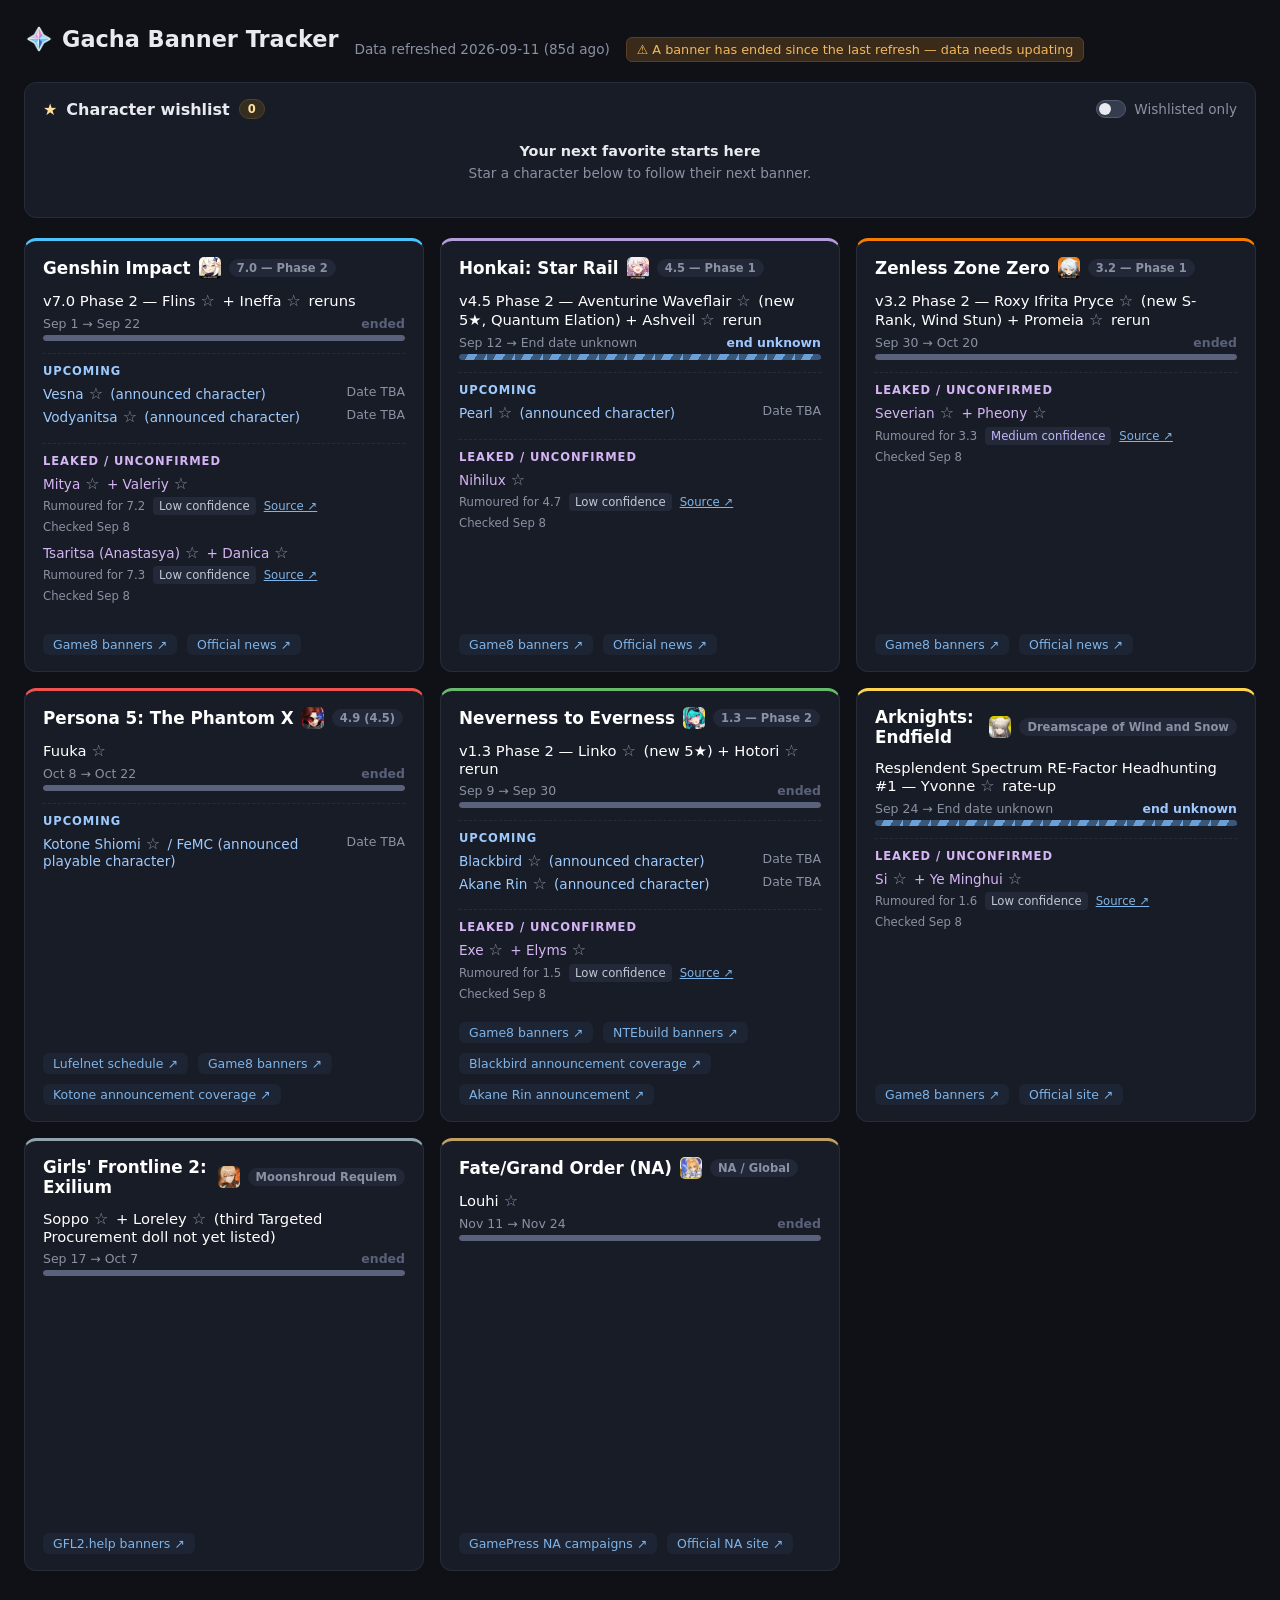
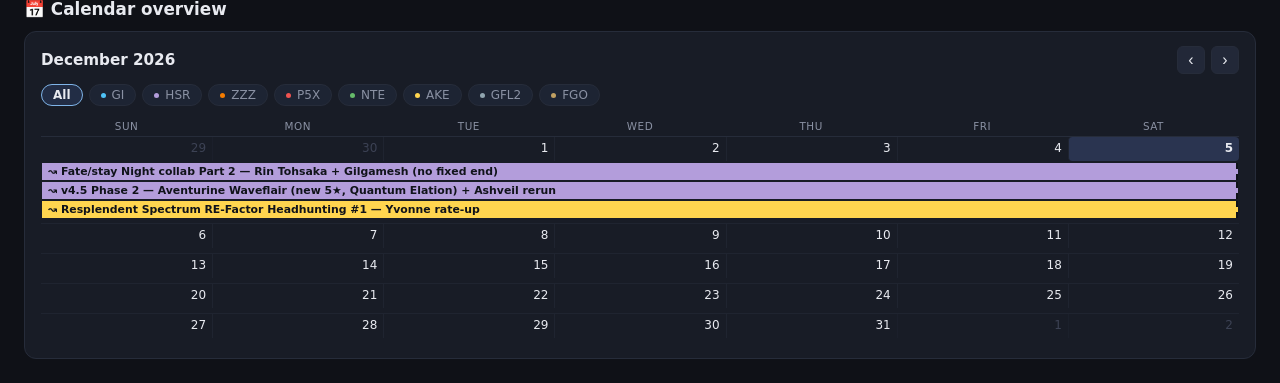
==== index.html @ 8491270e "Refine character wishlist layout" ====
<!DOCTYPE html>
<html lang="en">
<head>
<meta charset="UTF-8">
<meta name="viewport" content="width=device-width, initial-scale=1.0">
<title>Gacha Banner Tracker</title>
<link rel="icon" type="image/png" sizes="64x64" href="assets/primogem-favicon.png">
<script defer src="https://cloud.umami.is/script.js" data-website-id="9a27ab70-b7f9-4a97-ad02-49ae5259eb6a"></script>
<style>
  :root {
    --bg: #0f1117;
    --card: #181c26;
    --card-border: #262c3a;
    --text: #e8eaf0;
    --muted: #8a91a3;
    --green: #4caf7d;
    --amber: #e0a93e;
    --red: #e05c5c;
    --gray: #5a617a;
    --current-text: #ffffff;
    --upcoming-text: #9ecbff;
    --leaked-text: #d5b5f5;
  }
  * { box-sizing: border-box; margin: 0; padding: 0; }
  body {
    background: var(--bg);
    color: var(--text);
    font-family: "Segoe UI", system-ui, sans-serif;
    padding: 24px;
    min-height: 100vh;
  }
  header {
    display: flex; align-items: baseline; gap: 16px; flex-wrap: wrap;
    margin-bottom: 20px;
  }
  h1 { font-size: 1.4rem; font-weight: 600; }
  .site-title { display: flex; align-items: center; gap: 8px; }
  .site-title-icon { width: 30px; height: 30px; object-fit: contain; flex: none; }
  .updated { color: var(--muted); font-size: 0.85rem; }
  .stale-warn {
    background: #3a2a1a; color: #f0b860; border: 1px solid #5a4020;
    padding: 4px 10px; border-radius: 6px; font-size: 0.8rem;
  }
  .grid {
    display: grid;
    grid-template-columns: repeat(auto-fill, minmax(360px, 1fr));
    grid-auto-rows: 1fr;
    gap: 16px;
  }
  .card {
    background: var(--card);
    border: 1px solid var(--card-border);
    border-radius: 12px;
    padding: 16px 18px;
    border-top: 3px solid var(--accent, var(--gray));
    display: flex;
    flex-direction: column;
  }
  .card h2 { font-size: 1.05rem; font-weight: 700; color: #ffffff; display: flex; align-items: center; gap: 8px; }
  .gicon { width: 22px; height: 22px; border-radius: 5px; flex: none; }
  .ver {
    font-size: 0.72rem; color: var(--muted); background: #222838;
    padding: 2px 8px; border-radius: 10px; white-space: nowrap;
  }
  .banner { margin-top: 12px; }
  .banner-title { font-size: 0.92rem; margin-bottom: 6px; color: var(--current-text); }
  .meta { display: flex; justify-content: space-between; font-size: 0.78rem; color: var(--muted); margin-bottom: 4px; }
  .days { font-weight: 700; }
  .days.ok { color: var(--green); }
  .days.soon { color: var(--amber); }
  .days.urgent { color: var(--red); }
  .days.ended { color: var(--gray); }
  .days.upcoming { color: #7fb4e8; }
  .days.unknown { color: #9ec7ff; }
  .bar { height: 6px; background: #232938; border-radius: 3px; overflow: hidden; }
  .bar-fill { height: 100%; border-radius: 3px; transition: width 0.3s; }
  .bar-fill.unknown {
    width: 100%;
    background: repeating-linear-gradient(120deg, #385779 0 8px, #6b9fd5 8px 16px);
    background-size: 28px 100%;
    animation: unknown-slide 1.4s linear infinite;
  }
  @keyframes unknown-slide { to { background-position: 28px 0; } }
  @media (prefers-reduced-motion: reduce) { .bar-fill.unknown { animation: none; } }
  .upcoming { margin-top: 12px; padding-top: 10px; border-top: 1px dashed var(--card-border); }
  .upcoming h3 { font-size: 0.72rem; text-transform: uppercase; letter-spacing: 0.08em; color: var(--upcoming-text); margin-bottom: 6px; }
  .upcoming li {
    list-style: none; font-size: 0.85rem; margin-bottom: 4px;
    display: flex; justify-content: space-between; gap: 10px; color: var(--upcoming-text);
  }
  .upcoming .when { color: var(--muted); font-size: 0.78rem; white-space: nowrap; }
  .leaks { margin-top: 12px; padding-top: 10px; border-top: 1px dashed var(--card-border); }
  .leaks h3 { font-size: 0.72rem; text-transform: uppercase; letter-spacing: 0.08em; color: var(--leaked-text); margin-bottom: 6px; }
  .leaks li { list-style: none; font-size: 0.85rem; margin-bottom: 9px; color: var(--leaked-text); }
  .leak-meta { display: flex; flex-wrap: wrap; align-items: center; gap: 5px 8px; margin-top: 4px; font-size: 0.73rem; color: var(--muted); }
  .leak-meta a { color: #7fb4e8; }
  .confidence { padding: 2px 6px; border-radius: 4px; background: #232938; }
  .confidence.medium { color: #c4b5fd; }
  .confidence.low { color: #c2c8d2; }
  .confidence.high { color: #93c5fd; }
  .check {
    margin-top: 12px; padding: 10px; background: #2a2030; border: 1px solid #4a3050;
    border-radius: 8px; font-size: 0.85rem; color: #d8a0e8;
  }
  .links { margin-top: auto; padding-top: 12px; display: flex; gap: 10px; flex-wrap: wrap; }
  .links a {
    font-size: 0.78rem; color: #7fb4e8; text-decoration: none;
    background: #1d2433; padding: 3px 10px; border-radius: 6px;
  }
  .links a:hover { background: #243048; }
  .ending-badge {
    font-size: 0.68rem; background: #4a2222; color: #f08080;
    padding: 2px 8px; border-radius: 10px; font-weight: 600;
  }
  .new-badge {
    font-size: 0.68rem; background: #1d3a2a; color: #6fe0a0;
    padding: 2px 8px; border-radius: 10px; font-weight: 600;
  }
  .calendar-section { margin-top: 28px; }
  .calendar-section > h2 {
    font-size: 1.05rem; font-weight: 600; margin-bottom: 12px;
  }
  .cal-card {
    background: var(--card);
    border: 1px solid var(--card-border);
    border-radius: 12px;
    padding: 14px 16px;
  }
  .cal-header { display: flex; align-items: center; justify-content: space-between; margin-bottom: 10px; }
  .cal-header h3 { font-size: 0.95rem; font-weight: 600; }
  .cal-nav { display: flex; gap: 6px; }
  .cal-nav button {
    width: 28px; height: 28px; border-radius: 6px; cursor: pointer;
    background: #222838; border: 1px solid var(--card-border); color: var(--text);
    font-size: 1rem; line-height: 1;
  }
  .cal-nav button:hover { background: #2c3550; }
  .cal-filters { display: flex; gap: 6px; flex-wrap: wrap; margin-bottom: 10px; }
  .cal-filter {
    display: flex; align-items: center; gap: 6px;
    font-size: 0.75rem; font-family: inherit; color: var(--muted); cursor: pointer;
    background: #1d2433; border: 1px solid var(--card-border); border-radius: 14px;
    padding: 3px 11px;
  }
  .cal-filter:hover { background: #243048; color: var(--text); }
  .cal-filter.active {
    background: #222d45; color: var(--text); font-weight: 600;
    border-color: var(--chip, #7fb4e8);
  }
  .cal-dows, .cal-week { display: grid; grid-template-columns: repeat(7, 1fr); }
  .cal-dow {
    font-size: 0.65rem; text-transform: uppercase; letter-spacing: 0.05em;
    color: var(--muted); text-align: center; padding: 4px 0;
    border-bottom: 1px solid var(--card-border);
  }
  .cal-week { border-bottom: 1px solid #1f2430; padding-bottom: 5px; align-content: start; }
  .cal-week:last-child { border-bottom: none; padding-bottom: 0; }
  .cal-daynum {
    grid-row: 1; text-align: right; font-size: 0.75rem;
    padding: 4px 6px 3px; min-height: 24px;
    border-left: 1px solid #1f2430;
  }
  .cal-daynum:first-child { border-left: none; }
  .cal-daynum.other { color: var(--gray); opacity: 0.55; }
  .cal-daynum.today { background: #2a3450; border-radius: 4px; font-weight: 700; }
  .cal-bar {
    height: 17px; line-height: 17px; margin: 2px 1px 0;
    padding: 0 6px; font-size: 0.68rem; font-weight: 600;
    white-space: nowrap; overflow: hidden; text-overflow: ellipsis;
    cursor: default;
  }
  .cal-bar.starts { border-top-left-radius: 4px; border-bottom-left-radius: 4px; }
  .cal-bar.ends { border-top-right-radius: 4px; border-bottom-right-radius: 4px; }
  .cal-bar.unknown-end {
    border-right: 2px dashed currentColor;
    background-image: repeating-linear-gradient(120deg, transparent 0 7px, rgba(255,255,255,0.25) 7px 12px);
  }
  .cal-dot { width: 5px; height: 5px; border-radius: 50%; flex: none; }
  #cal-tooltip {
    position: fixed; z-index: 10; display: none;
    background: #1d2433; border: 1px solid #3a4258; border-radius: 8px;
    padding: 8px 10px; font-size: 0.78rem; max-width: 280px;
    box-shadow: 0 4px 16px rgba(0,0,0,0.5); pointer-events: none;
  }
  #cal-tooltip .tt-date { color: var(--muted); font-size: 0.7rem; margin-bottom: 5px; }
  #cal-tooltip .tt-row {
    display: flex; align-items: baseline; gap: 6px; margin-top: 3px;
  }
  #cal-tooltip .tt-row .cal-dot { position: relative; top: -1px; }
</style>
<style>
  .wishlist-panel { background: var(--card); border: 1px solid var(--card-border); border-radius: 12px; padding: 16px 18px; margin-bottom: 20px; }
  .wishlist-panel h2 { font-size: 1rem; margin-bottom: 8px; }
  .wishlist-panel p, .wishlist-panel label { font-size: .85rem; color: var(--muted); }
  .wish-group { margin: 10px 0; }

  .wish-header { display: flex; align-items: center; justify-content: space-between; flex-wrap: wrap; gap: 12px; }
  .wish-header h2 { display: flex; align-items: center; gap: 9px; margin: 0; }
  .wish-heading-star { color: #ffe09a; }
  #wish-count { color: #ffe09a; background: #342d20; border: 1px solid #51432a; border-radius: 20px; padding: 2px 8px; font-size: .72rem; }
  .wish-filter { display: inline-flex; align-items: center; gap: 8px; cursor: pointer; }
  .wish-filter input { appearance: none; position: relative; width: 30px; height: 18px; background: #343c4e; border: 1px solid #505b70; border-radius: 20px; cursor: pointer; }
  .wish-filter input::after { content: ''; position: absolute; width: 12px; height: 12px; top: 2px; left: 2px; background: #e8eaf0; border-radius: 50%; }
  .wish-filter input:checked { background: #80642e; border-color: #cfa34c; }
  .wish-filter input:checked::after { left: 14px; background: #ffe09a; }
  .wish-empty-state { padding: 24px 12px 12px; text-align: center; }
  .wish-empty-state strong { display: block; color: var(--text); margin-bottom: 6px; font-size: .9rem; }
  .wish-tabs { display: flex; gap: 5px; margin-top: 12px; padding: 3px; width: fit-content; max-width: 100%; overflow-x: auto; background: #131822; border: 1px solid #252c3a; border-radius: 9px; }
  .wish-tab { display: inline-flex; align-items: center; gap: 6px; border: 0; border-radius: 6px; padding: 5px 10px; white-space: nowrap; background: transparent; color: var(--muted); font: inherit; font-size: .75rem; cursor: pointer; }
  .wish-tab:hover { color: var(--text); background: #202736; }
  .wish-tab[aria-selected="true"] { color: var(--text); background: #2a3243; box-shadow: 0 1px 4px #0005; }
  .wish-tab[data-wish-tab="live"][aria-selected="true"] { color: #82edb5; }
  .wish-tab[data-wish-tab="soon"][aria-selected="true"] { color: #a9d1ff; }
  .wish-tab-count { min-width: 18px; padding: 1px 5px; border-radius: 9px; background: #171c26; color: currentColor; text-align: center; font-size: .65rem; }
  .wish-tab:focus-visible { outline: 2px solid #fff; outline-offset: 2px; }
  .wish-tab-empty { margin: 13px 3px 2px; color: var(--muted); font-size: .78rem; }
  .wish-clusters { display: flex; flex-wrap: wrap; gap: 8px; margin-top: 12px; }
  .wish-cluster { display: inline-flex; align-items: center; flex-wrap: wrap; gap: 6px; min-width: 0; padding: 5px 6px; border: 1px solid #2d3545; border-left: 2px solid var(--accent, #5a617a); border-radius: 9px; background: #141923; }
  .wish-cluster-game { display: inline-flex; align-items: center; gap: 6px; padding: 0 4px 0 1px; color: #b4bbca; font-size: .7rem; font-weight: 700; letter-spacing: .03em; }
  .wish-cluster-game img { width: 20px; height: 20px; border-radius: 5px; }
  .wish-cluster-list { display: flex; flex-wrap: wrap; gap: 5px; padding: 0; list-style: none; }
  .wish-chip { position: relative; display: inline-flex; align-items: center; gap: 5px; max-width: 100%; padding: 3px 7px 3px 3px; border: 1px solid #343d4f; border-radius: 16px; background: linear-gradient(135deg, #252938, #1b202c); box-shadow: inset 0 1px rgba(255,255,255,.04); }
  .wish-chip:hover, .wish-chip:focus-within { border-color: var(--accent, #ffe09a); box-shadow: 0 0 12px color-mix(in srgb, var(--accent, #ffe09a) 18%, transparent); }
  .wish-chip-name { min-width: 0; overflow-wrap: anywhere; font-size: .78rem; font-weight: 600; }
  .wish-chip > .wish-star { flex: none; margin: 0; padding: 3px 5px; border-radius: 50%; }
  .wish-chip-status { flex: none; font-size: .62rem; line-height: 1.35; padding: 1px 5px; border-radius: 9px; color: #b4bbca; background: #2a303e; }
  @media (max-width: 440px) { .wish-cluster { width: 100%; } }
  .wish-chip-status.live { color: #82edb5; background: #1c3c30; }
  .wish-chip-status.scheduled { color: #a9d1ff; background: #243950; }
  .wish-character { display: inline; }
  .wish-star { border: 0; border-radius: 4px; background: transparent; color: var(--muted); padding: 0 3px; margin-left: 2px; font: inherit; font-size: 1rem; line-height: 1.2; cursor: pointer; vertical-align: baseline; }
  .wish-star[aria-pressed="true"] { color: #ffe09a; }
  .wish-star:hover { color: #ffe09a; background: #382d1a; }
  .wish-star:focus-visible, #wish-only:focus-visible { outline: 2px solid #fff; outline-offset: 3px; }
  .cal-bar.wish-match { box-shadow: inset 3px 0 var(--amber); padding-left: 8px; }
  .cal-bar.wish-match { outline: 2px solid #ffe09a; outline-offset: -2px; }
  #wish-status { margin-top: 8px; color: #f0b860; }
  #wish-empty { padding: 16px 0; color: var(--muted); }
  [hidden] { display: none !important; }
  @media (max-width: 440px) { body { padding: 12px; } .grid { grid-template-columns: minmax(0, 1fr); } .card h2 { flex-wrap: wrap; } }
</style>
</head>
<body>
<header>
  <h1 class="site-title"><img class="site-title-icon" src="assets/primogem.png" alt="">Gacha Banner Tracker</h1>
  <span class="updated" id="updated"></span>
  <span class="stale-warn" id="stale" style="display:none"></span>
</header>
<section class="wishlist-panel" aria-labelledby="wish-heading">
  <div class="wish-header">
    <h2 id="wish-heading"><span class="wish-heading-star" aria-hidden="true">★</span> Character wishlist <span id="wish-count"></span></h2>
    <label class="wish-filter" title="Filter game cards and calendar to wishlisted characters"><input id="wish-only" type="checkbox" aria-label="Wishlisted only — cards and calendar"> Wishlisted only</label>
  </div>
  <div id="wish-list"></div>
  <p id="wish-status" role="status"></p>
</section>
<p id="wish-empty" hidden>No matching game cards. Star a character or turn off “Wishlisted only”.</p>
<div class="grid" id="grid"></div>

<section class="calendar-section">
  <h2>📅 Calendar overview</h2>
  <div class="cal-card">
    <div class="cal-header">
      <h3 id="cal-title"></h3>
      <div class="cal-nav">
        <button id="cal-prev" aria-label="Previous month">‹</button>
        <button id="cal-next" aria-label="Next month">›</button>
      </div>
    </div>
    <div class="cal-filters" id="cal-filters"></div>
    <div class="cal-dows">
      <div class="cal-dow">Sun</div><div class="cal-dow">Mon</div><div class="cal-dow">Tue</div>
      <div class="cal-dow">Wed</div><div class="cal-dow">Thu</div><div class="cal-dow">Fri</div>
      <div class="cal-dow">Sat</div>
    </div>
    <div id="cal-weeks"></div>
  </div>
</section>
<div id="cal-tooltip"></div>

<!-- Load data.js with a unique query so HTTP-served pages never show stale data (no-op on file://) -->
<script>document.write('<script src="data.js?v=' + Date.now() + '"><\/script>')</script>
<script src="wishlist.js"></script>
<script>
(function () {
  const data = window.GACHA_DATA;
  const now = new Date();
  const DAY = 86400000;
  const parse = s => new Date(s + "T00:00:00");
  const fmt = s => parse(s).toLocaleDateString(undefined, { month: "short", day: "numeric" });
  const wishlist = window.GachaWishlist.create({
    getItem: key => window.localStorage.getItem(key),
    setItem: (key, value) => window.localStorage.setItem(key, value)
  });
  let wishlistTab = 'live';
  const esc = value => String(value).replace(/[&<>"']/g, c => ({ '&': '&amp;', '<': '&lt;', '>': '&gt;', '"': '&quot;', "'": '&#39;' }[c]));
  const allEntries = g => [...(g.banners || []), ...(g.upcoming || []), ...(g.leaks || [])];
  const wishAttrs = entry => `data-wish-ids="${esc((entry.characterIds || []).join(' '))}"`;
  const wishStar = (g, id) => {
    const name = esc(g.characters?.[id] || id);
    return `<button type="button" class="wish-star" data-wish-id="${esc(id)}" data-name="${name}" aria-label="Add ${name} to wishlist" title="Add ${name} to wishlist" aria-pressed="false">☆</button>`;
  };
  const wishName = (g, id) => `<span class="wish-character">${esc(g.characters?.[id] || id)}${wishStar(g, id)}</span>`;
  // IDs define identity; name matching only places controls inside the display title.
  const wishTitle = (g, entry) => {
    const title = entry.title;
    const matches = (entry.characterIds || []).map(id => ({ id, name: g.characters?.[id] }))
      .map(item => ({ ...item, index: item.name ? title.indexOf(item.name) : -1 }))
      .sort((a, b) => a.index - b.index || b.name?.length - a.name?.length);
    let result = '', cursor = 0;
    const remaining = [];
    for (const item of matches) {
      if (item.index < cursor) { remaining.push(item.id); continue; }
      result += esc(title.slice(cursor, item.index)) + wishName(g, item.id);
      cursor = item.index + item.name.length;
    }
    return result + esc(title.slice(cursor)) + remaining.map(id => ' · ' + wishName(g, id)).join('');
  };

  // Pick the single banner a card should show right now. A null/missing end is a
  // genuine unknown end, not a one-day duration. Every dated upcoming entry is a
  // candidate, so it is promoted as soon as its start date arrives even when it
  // has no endDate. Prefer active banners, then the most recently ended banner,
  // then the earliest future banner.
  const pickBanner = g => {
    const cands = [];
    for (const b of (g.banners || [])) cands.push({ ...b, title: b.title, start: b.start, end: b.end ?? null });
    for (const u of (g.upcoming || [])) {
      if (u.date) cands.push({ ...u, title: u.title, start: u.date, end: u.endDate ?? null, approx: u.approx });
    }
    if (!cands.length) return null;
    const t = cands.map(c => ({
      ...c,
      s: parse(c.start),
      e: c.end ? new Date(parse(c.end).getTime() + DAY) : null
    }));
    const active = t.filter(c => c.s <= now && (!c.e || now < c.e)).sort((a, b) => b.s - a.s);
    if (active.length) return active[0];
    const ended = t.filter(c => c.e && c.e <= now).sort((a, b) => b.s - a.s);
    if (ended.length) return ended[0];
    return t.sort((a, b) => a.s - b.s)[0];
  };

  // Header: last-updated + staleness
  const updatedEl = document.getElementById("updated");
  const lastUpd = parse(data.lastUpdated);
  const updAge = Math.floor((now - lastUpd) / DAY);
  updatedEl.textContent = "Data refreshed " + data.lastUpdated + (updAge > 0 ? ` (${updAge}d ago)` : " (today)");

  // Warn only when the banner actually on display has ended (a real gap with no
  // started successor) — auto-advanced cards don't need a "data stale" nudge.
  const anyEnded = data.games.some(g => {
    const p = pickBanner(g);
    return p?.end && new Date(parse(p.end).getTime() + DAY) <= now;
  });
  if (updAge > 10 || anyEnded) {
    const stale = document.getElementById("stale");
    stale.style.display = "";
    stale.textContent = anyEnded
      ? "⚠ A banner has ended since the last refresh — data needs updating"
      : "⚠ Data is " + updAge + " days old — consider refreshing";
  }

  const grid = document.getElementById("grid");
  for (const g of data.games) {
    const card = document.createElement("div");
    card.className = "card";
    card.style.setProperty("--accent", g.accent || "#5a617a");

    const icon = g.icon ? `<img class="gicon" src="${g.icon}" alt="" onerror="this.remove()">` : "";
    let html = `<h2>${g.name} ${icon}<span class="ver">${g.version || ""}</span></h2>`;

    const pb = pickBanner(g);
    if (pb) {
      const start = parse(pb.start);
      const endKnown = Boolean(pb.end);
      const endOfDay = endKnown ? new Date(parse(pb.end).getTime() + DAY) : null;
      const daysLeft = endKnown ? Math.ceil((endOfDay - now) / DAY) : null;
      const total = endKnown ? endOfDay - start : null;
      const pct = endKnown ? Math.min(100, Math.max(0, ((now - start) / total) * 100)) : 100;

      let cls = endKnown ? "ok" : "unknown";
      let label = endKnown ? daysLeft + "d left" : "end unknown";
      let badge = "";
      if (now < start) { cls = "upcoming"; label = "starts in " + Math.ceil((start - now) / DAY) + "d"; }
      else if (endKnown && daysLeft <= 0) { cls = "ended"; label = "ended"; }
      else if (endKnown && daysLeft <= 3) { cls = "urgent"; label = daysLeft + "d left"; badge = `<span class="ending-badge">ENDING SOON</span>`; }
      else if (endKnown && daysLeft <= 7) { cls = "soon"; }
      const isNew = now >= start && (now - start) / DAY <= 3 && (!endKnown || daysLeft > 0);
      if (isNew) badge += ` <span class="new-badge">NEW</span>`;

      const barColor = cls === "urgent" ? "var(--red)" : cls === "soon" ? "var(--amber)" : cls === "ended" ? "var(--gray)" : cls === "upcoming" ? "#7fb4e8" : "var(--green)";
      const dateRange = endKnown ? `${fmt(pb.start)} → ${fmt(pb.end)}` : `${fmt(pb.start)} → End date unknown`;
      const barFill = endKnown
        ? `<div class="bar-fill" style="width:${pct}%;background:${barColor}"></div>`
        : `<div class="bar-fill unknown"></div>`;
      html += `
        <div class="banner" ${wishAttrs(pb)}>
          <div class="banner-title">${wishTitle(g, pb)} ${badge}</div>
          <div class="meta">
            <span>${dateRange}</span>
            <span class="days ${cls}">${label}</span>
          </div>
          <div class="bar">${barFill}</div>
        </div>`;
    }

    if (g.needsCheck) {
      html += `<div class="check">🔍 No tracked banner data — check manually via the links below.</div>`;
    }

    // Announced entries without dates stay here until a start date is confirmed.
    // Dated entries move to the bar above once their start date arrives.
    const futureUp = (g.upcoming || []).filter(u => !u.date || parse(u.date) > now);
    if (futureUp.length) {
      html += `<div class="upcoming"><h3>Upcoming</h3><ul>`;
      for (const u of futureUp) {
        const inDays = u.date ? Math.ceil((parse(u.date) - now) / DAY) : null;
        const when = u.date
          ? (u.approx ? "~" : "") + fmt(u.date) + (inDays > 0 ? ` (in ${inDays}d)` : "")
          : "Date TBA";
        html += `<li ${wishAttrs(u)}><span>${wishTitle(g, u)}</span><span class="when">${when}</span></li>`;
      }
      html += `</ul></div>`;
    }

    // Leaks are display-only: never candidates for promotion or calendar spans.
    if (!['P5X', 'GFL2', 'FGO'].includes(g.short) && g.leaks?.length) {
      html += `<div class="leaks"><h3>Leaked / Unconfirmed</h3><ul>`;
      for (const leak of g.leaks) {
        html += `<li ${wishAttrs(leak)}><span>${wishTitle(g, leak)}</span><div class="leak-meta">` +
          `<span>Rumoured for ${leak.version}</span>` +
          `<span class="confidence ${leak.confidence}" title="${leak.confidenceReason}">${leak.confidence[0].toUpperCase() + leak.confidence.slice(1)} confidence</span>` +
          `<a href="${leak.sourceUrl}" target="_blank" rel="noopener">Source ↗</a>` +
          `<span>Checked ${fmt(leak.checkedAt)}</span></div></li>`;
      }
      html += `</ul></div>`;
    }

    if ((g.links || []).length) {
      html += `<div class="links">` +
        g.links.map(l => `<a href="${l.url}" target="_blank" rel="noopener">${l.label} ↗</a>`).join("") +
        `</div>`;
    }

    card.innerHTML = html;
    grid.appendChild(card);
  }

  // ---- Calendar overview ----
  // Flat list of spans. Null ends remain explicitly open-ended; they are never
  // coerced into fake one-day calendar entries.
  const calItems = [];
  for (const g of data.games) {
    const accent = g.accent || "#5a617a";
    for (const b of (g.banners || []))
      calItems.push({ characterIds: b.characterIds, name: g.name, accent, title: b.title, start: parse(b.start), end: b.end ? parse(b.end) : null, banner: true, unknownEnd: !b.end });
    for (const u of (g.upcoming || []).filter(u => u.date))
      calItems.push({ characterIds: u.characterIds, name: g.name, accent, title: u.title, start: parse(u.date), end: u.endDate ? parse(u.endDate) : null, approx: u.approx, unknownEnd: !u.endDate });
  }

  const fmtD = d => d.toLocaleDateString(undefined, { month: "short", day: "numeric" });
  const textOn = hex => {
    const n = parseInt(hex.slice(1), 16);
    const lum = 0.299 * (n >> 16 & 255) + 0.587 * (n >> 8 & 255) + 0.114 * (n & 255);
    return lum > 150 ? "#10131a" : "#fff";
  };
  const todayMid = new Date(now.getFullYear(), now.getMonth(), now.getDate());
  const calEnd = it => it.end || (it.start <= todayMid ? todayMid : it.start);

  let calY = now.getFullYear(), calM = now.getMonth();
  const calSel = new Set(); // selected game names; empty = show all
  const calTitle = document.getElementById("cal-title");
  const weeksEl = document.getElementById("cal-weeks");

  const filtersEl = document.getElementById("cal-filters");
  filtersEl.innerHTML =
    `<button class="cal-filter active" type="button">All</button>` +
    data.games.map(g => {
      const accent = g.accent || "#5a617a";
      return `<button class="cal-filter" type="button" data-game="${g.name}" style="--chip:${accent}" title="${g.name}">` +
        `<span class="cal-dot" style="background:${accent}"></span>${g.short}</button>`;
    }).join("");
  filtersEl.addEventListener("click", e => {
    const btn = e.target.closest(".cal-filter");
    if (!btn) return;
    const game = btn.dataset.game;
    if (!game) calSel.clear();                 // "All" resets the selection
    else if (calSel.has(game)) calSel.delete(game);
    else calSel.add(game);
    filtersEl.querySelectorAll(".cal-filter").forEach(b =>
      b.classList.toggle("active", b.dataset.game ? calSel.has(b.dataset.game) : calSel.size === 0));
    renderCal();
  });

  function renderCal() {
    calTitle.textContent = new Date(calY, calM, 1).toLocaleDateString(undefined, { month: "long", year: "numeric" });
    const first = new Date(calY, calM, 1);
    const last = new Date(calY, calM + 1, 0);
    const gridStart = new Date(calY, calM, 1 - first.getDay());            // back to Sunday
    const gridEnd = new Date(calY, calM, last.getDate() + 6 - last.getDay()); // forward to Saturday
    let html = "";
    for (let ws = new Date(gridStart); ws <= gridEnd; ws.setDate(ws.getDate() + 7)) {
      const weekStart = new Date(ws);
      const weekEnd = new Date(ws); weekEnd.setDate(weekEnd.getDate() + 6);
      // Reserve height for the unfiltered lane count so filtering never shifts the layout
      let lanes = 0;
      for (const it of calItems) {
        const drawEnd = calEnd(it);
        if (!(drawEnd < weekStart || it.start > weekEnd)) lanes++;
      }
      // 24px day-number row + 19px per lane + 5px padding + 1px border (border-box)
      html += `<div class="cal-week" style="min-height:${30 + lanes * 19}px">`;
      for (let i = 0; i < 7; i++) {
        const d = new Date(weekStart); d.setDate(d.getDate() + i);
        const cls = ["cal-daynum"];
        if (d.getMonth() !== calM) cls.push("other");
        if (d.getTime() === todayMid.getTime()) cls.push("today");
        html += `<div class="${cls.join(" ")}">${d.getDate()}</div>`;
      }
      let row = 2; // row 1 holds the day numbers; each bar gets its own lane below
      calItems.forEach((it, idx) => {
        if (calSel.size && !calSel.has(it.name)) return;
        if (document.getElementById('wish-only').checked && !wishlist.has(it)) return;
        const drawEnd = calEnd(it);
        if (drawEnd < weekStart || it.start > weekEnd) return;
        const s = it.start > weekStart ? it.start : weekStart;
        const e = drawEnd < weekEnd ? drawEnd : weekEnd;
        const col = Math.round((s - weekStart) / DAY) + 1;
        const colEnd = Math.round((e - weekStart) / DAY) + 2;
        const cls = ["cal-bar"];
        if (wishlist.has(it)) cls.push('wish-match');
        if (it.start >= weekStart) cls.push("starts");
        if (it.unknownEnd) cls.push("unknown-end");
        else if (it.end <= weekEnd) cls.push("ends");
        html += `<div class="${cls.join(" ")}" data-i="${idx}" ` +
          `style="grid-row:${row++};grid-column:${col}/${colEnd};background:${it.accent};color:${textOn(it.accent)}">` +
          `${wishlist.has(it) ? "★ " : ""}${it.unknownEnd ? "↝ " : ""}${it.approx ? "~" : ""}${it.title}</div>`;
      });
      html += `</div>`;
    }
    weeksEl.innerHTML = html;
  }
  renderCal();
  // Lock the weeks area to the current month's height so flipping to a
  // sparser month doesn't collapse the calendar (busier months can still grow)
  weeksEl.style.minHeight = weeksEl.offsetHeight + "px";

  document.getElementById("cal-prev").addEventListener("click", () => {
    calM--; if (calM < 0) { calM = 11; calY--; } renderCal();
  });
  document.getElementById("cal-next").addEventListener("click", () => {
    calM++; if (calM > 11) { calM = 0; calY++; } renderCal();
  });

  // Hover tooltip with the bar's full details
  const tooltip = document.getElementById("cal-tooltip");
  weeksEl.addEventListener("mouseover", e => {
    const bar = e.target.closest(".cal-bar");
    if (!bar) { tooltip.style.display = "none"; return; }
    const it = calItems[+bar.dataset.i];
    const dates = it.unknownEnd
      ? `${it.approx ? "~" : ""}${fmtD(it.start)} → End date unknown`
      : `${it.approx ? "~" : ""}${fmtD(it.start)} → ${fmtD(it.end)} · ${Math.round((it.end - it.start) / DAY) + 1} days`;
    tooltip.innerHTML =
      `<div class="tt-date">${dates}</div>` +
      `<div class="tt-row"><span class="cal-dot" style="background:${it.accent}"></span>` +
      `<span><strong>${it.name}</strong> · ${it.title}</span></div>`;
    tooltip.style.display = "block";
    const r = bar.getBoundingClientRect();
    let x = e.clientX - tooltip.offsetWidth / 2;
    x = Math.max(8, Math.min(x, window.innerWidth - tooltip.offsetWidth - 8));
    let y = r.top - tooltip.offsetHeight - 8;
    if (y < 8) y = r.bottom + 8;
    tooltip.style.left = x + "px";
    tooltip.style.top = y + "px";
  });
  weeksEl.addEventListener("mouseleave", () => { tooltip.style.display = "none"; });

  function refreshWishlist() {
    const panel = document.getElementById('wish-list');
    const rows = window.GachaWishlist.timeline(data.games, wishlist.selected);
    const tabs = [
      { id: 'live', label: 'Live', rank: 0 },
      { id: 'soon', label: 'Soon', rank: 1 },
      { id: 'tba', label: 'TBA', rank: 2 }
    ].map(tab => ({ ...tab, count: rows.filter(row => row.rank === tab.rank).length }));
    const activeTab = tabs.find(tab => tab.id === wishlistTab) || tabs[0];
    const tabList = tabs.map(tab => `<button type="button" class="wish-tab" role="tab" id="wish-tab-${tab.id}" data-wish-tab="${tab.id}" aria-controls="wish-tabpanel" aria-selected="${tab.id === activeTab.id}" tabindex="${tab.id === activeTab.id ? '0' : '-1'}">${tab.label}<span class="wish-tab-count">${tab.count}</span></button>`).join('');
    const groups = [];
    rows.filter(row => row.rank === activeTab.rank).forEach(row => {
      let group = groups.find(item => item.game === row.game);
      if (!group) { group = { game: row.game, rows: [] }; groups.push(group); }
      group.rows.push(row);
    });
    const content = groups.map(group => {
      const characters = group.rows.map(row => {
        const tone = row.rank === 0 ? 'live' : row.rank === 1 ? 'scheduled' : '';
        const badge = row.rank === 0 ? '● Live' : row.rank === 1 ? `${row.approx ? '~' : ''}${fmt(row.date)}` : 'TBA';
        let detail = row.rank === 0 ? 'Banner live now' : row.rank === 1 ? `${fmt(row.date)} · in ${row.days} ${row.days === 1 ? 'day' : 'days'}` : 'Date TBA';
        if (row.approx) detail += ' · Estimated schedule';
        if (row.leak) detail += ' · Unconfirmed';
        return `<li class="wish-chip" title="${esc(detail)}">${wishStar(row.game, row.id)}<span class="wish-chip-name">${esc(row.name)}</span><span class="wish-chip-status ${tone}">${badge}</span></li>`;
      }).join('');
      const gameName = group.game.name || 'Unknown game';
      const gameIcon = group.game.icon ? `<img src="${esc(group.game.icon)}" alt="">` : '';
      return `<section class="wish-cluster" style="--accent:${esc(group.game.accent || '#5a617a')}" aria-label="${esc(gameName)} wishlist"><span class="wish-cluster-game" title="${esc(gameName)}">${gameIcon}${esc(group.game.short || gameName)}</span><ul class="wish-cluster-list">${characters}</ul></section>`;
    }).join('');
    const emptyLabel = activeTab.id === 'live' ? 'No wishlisted characters are live right now.' : activeTab.id === 'soon' ? 'No wishlisted characters have a scheduled banner.' : 'No wishlisted characters are waiting for a date.';
    panel.innerHTML = rows.length ? `<div class="wish-tabs" role="tablist" aria-label="Wishlist status">${tabList}</div><div id="wish-tabpanel" role="tabpanel" aria-labelledby="wish-tab-${activeTab.id}">${content ? `<div class="wish-clusters">${content}</div>` : `<p class="wish-tab-empty">${emptyLabel}</p>`}</div>` : '<p class="wish-empty-state"><strong>Your next favorite starts here</strong>Star a character below to follow their next banner.</p>';
    document.getElementById('wish-count').textContent = wishlist.selected.size;
    document.getElementById('wish-status').textContent = wishlist.warning;
    document.querySelectorAll('[data-wish-id]').forEach(button => {
      const selected = wishlist.selected.has(button.dataset.wishId);
      button.setAttribute('aria-pressed', String(selected));
      button.setAttribute('aria-label', `${selected ? 'Remove' : 'Add'} ${button.dataset.name} ${selected ? 'from' : 'to'} wishlist`);
      button.title = button.getAttribute('aria-label');
      button.textContent = selected ? '★' : '☆';
    });
    document.querySelectorAll('[data-wish-ids]').forEach(el => {
      el.classList.toggle('wish-match', wishlist.has({ characterIds: el.dataset.wishIds.split(' ') }));
    });
    let visible = 0;
    [...grid.children].forEach((card, index) => {
      const match = Object.keys(data.games[index].characters || {}).some(id => wishlist.selected.has(id));
      card.hidden = document.getElementById('wish-only').checked && !match;
      if (!card.hidden) visible++;
    });
    document.getElementById('wish-empty').hidden = visible > 0;
    renderCal();
  }
  document.addEventListener('click', event => {
    const tab = event.target.closest('[data-wish-tab]');
    if (tab) {
      wishlistTab = tab.dataset.wishTab;
      refreshWishlist();
      document.querySelector(`[data-wish-tab="${wishlistTab}"]`)?.focus();
      return;
    }
    const button = event.target.closest('[data-wish-id]');
    if (!button) return;
    const inPanel = document.getElementById('wish-list').contains(button);
    wishlist.toggle(button.dataset.wishId);
    refreshWishlist();
    if (inPanel) document.getElementById('wish-only').focus();
  });
  document.getElementById('wish-list').addEventListener('keydown', event => {
    const tab = event.target.closest('[data-wish-tab]');
    if (!tab || !['ArrowLeft', 'ArrowRight', 'Home', 'End'].includes(event.key)) return;
    const tabs = [...document.querySelectorAll('[data-wish-tab]')];
    const current = tabs.indexOf(tab);
    const next = event.key === 'Home' ? 0 : event.key === 'End' ? tabs.length - 1 : (current + (event.key === 'ArrowRight' ? 1 : -1) + tabs.length) % tabs.length;
    event.preventDefault();
    tabs[next].click();
  });
  document.getElementById('wish-only').addEventListener('change', refreshWishlist);
  window.addEventListener('storage', event => {
    if (event.key === window.GachaWishlist.KEY || event.key === null) { wishlist.reload(); refreshWishlist(); }
  });
  refreshWishlist();
})();
</script>
</body>
</html>
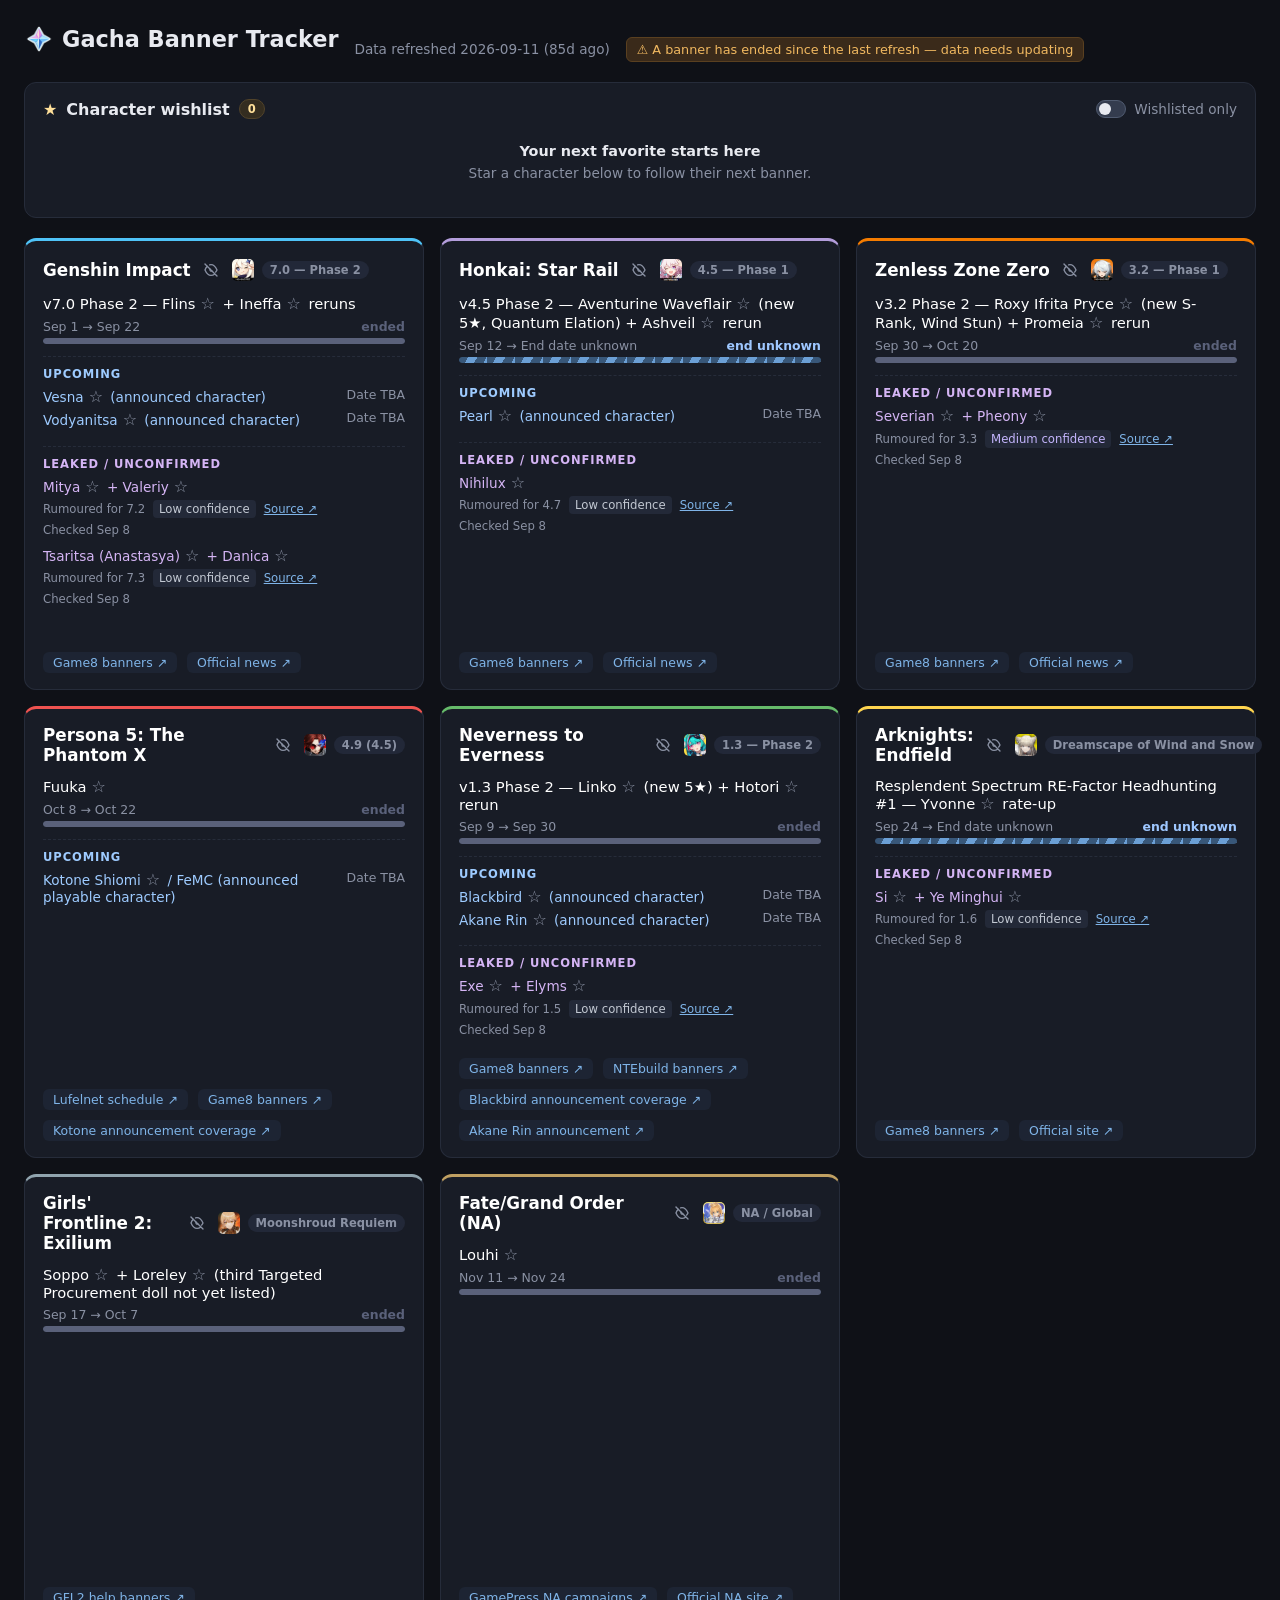
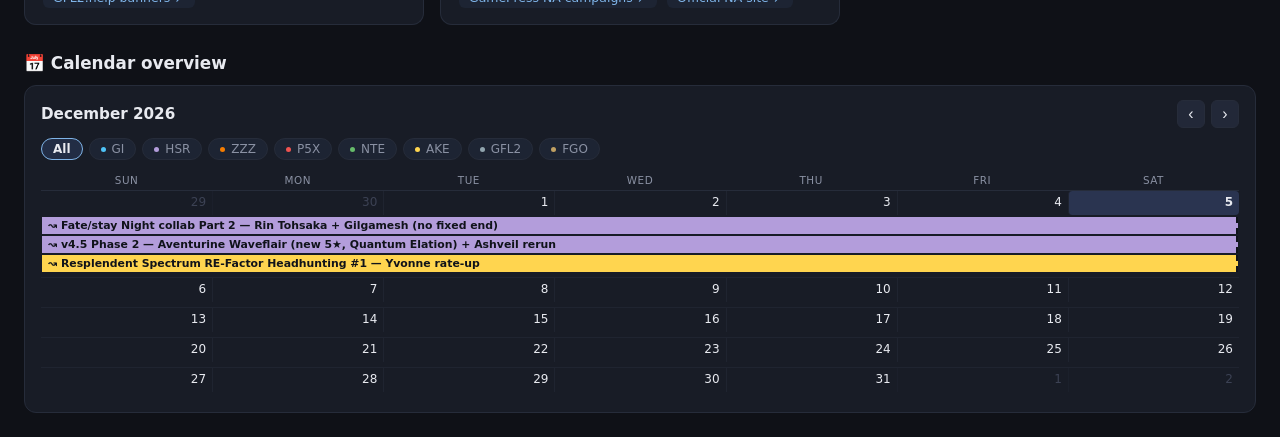
==== commit ca4b10b5: "Add dashboard game card visibility controls" ====
--- a/index.html
+++ b/index.html
@@ -58,6 +58,17 @@
   }
   .card h2 { font-size: 1.05rem; font-weight: 700; color: #ffffff; display: flex; align-items: center; gap: 8px; }
   .gicon { width: 22px; height: 22px; border-radius: 5px; flex: none; }
+  .card-hide {
+    display: inline-flex; align-items: center; justify-content: center; flex: none;
+    width: 25px; height: 25px; padding: 0; border: 0; border-radius: 6px;
+    background: transparent; color: var(--muted); cursor: pointer;
+  }
+  .card-hide svg { width: 16px; height: 16px; }
+  .card-hide:hover { color: var(--text); background: #252c3b; }
+  .card-hide:focus-visible, .hidden-games-toggle:focus-visible, .hidden-game-show:focus-visible,
+  .hidden-games-show-all:focus-visible, .dashboard-toast button:focus-visible {
+    outline: 2px solid #fff; outline-offset: 2px;
+  }
   .ver {
     font-size: 0.72rem; color: var(--muted); background: #222838;
     padding: 2px 8px; border-radius: 10px; white-space: nowrap;
@@ -236,8 +247,37 @@
   .cal-bar.wish-match { outline: 2px solid #ffe09a; outline-offset: -2px; }
   #wish-status { margin-top: 8px; color: #f0b860; }
   #wish-empty { padding: 16px 0; color: var(--muted); }
+  .dashboard-toolbar { display: flex; justify-content: flex-end; margin: -8px 0 10px; }
+  .hidden-games-menu { position: relative; }
+  .hidden-games-toggle {
+    border: 1px solid var(--card-border); border-radius: 8px; padding: 6px 10px;
+    background: #1d2433; color: var(--muted); font: inherit; font-size: 0.78rem; cursor: pointer;
+  }
+  .hidden-games-toggle:hover, .hidden-games-toggle[aria-expanded="true"] { background: #263047; color: var(--text); }
+  .hidden-games-popover {
+    position: absolute; z-index: 20; right: 0; top: calc(100% + 6px); width: min(300px, calc(100vw - 24px));
+    padding: 8px; border: 1px solid #394258; border-radius: 10px; background: #1a202d;
+    box-shadow: 0 12px 30px rgba(0, 0, 0, .35);
+  }
+  .hidden-games-list { list-style: none; display: grid; gap: 3px; }
+  .hidden-games-list li { display: flex; align-items: center; gap: 8px; min-width: 0; padding: 5px 6px; }
+  .hidden-game-icon { width: 20px; height: 20px; border-radius: 5px; flex: none; }
+  .hidden-game-name { overflow: hidden; text-overflow: ellipsis; white-space: nowrap; flex: 1; font-size: 0.83rem; }
+  .hidden-game-show, .hidden-games-show-all {
+    border: 0; border-radius: 6px; padding: 5px 8px; background: #2b354a;
+    color: var(--text); font: inherit; font-size: 0.76rem; cursor: pointer;
+  }
+  .hidden-game-show:hover, .hidden-games-show-all:hover { background: #394660; }
+  .hidden-games-footer { display: flex; align-items: center; justify-content: flex-end; gap: 8px; margin-top: 5px; padding: 7px 6px 1px; border-top: 1px solid var(--card-border); }
+  .hidden-games-warning { flex: 1; color: var(--amber); font-size: 0.7rem; line-height: 1.3; }
+  .dashboard-toast {
+    position: fixed; z-index: 50; right: 20px; bottom: 20px; display: flex; align-items: center; gap: 12px;
+    max-width: calc(100vw - 24px); padding: 10px 12px; border: 1px solid #46516a; border-radius: 9px;
+    background: #222a3a; color: var(--text); box-shadow: 0 10px 28px rgba(0, 0, 0, .38); font-size: 0.84rem;
+  }
+  .dashboard-toast button { border: 0; background: transparent; color: #9ecbff; font: inherit; font-weight: 700; cursor: pointer; }
   [hidden] { display: none !important; }
-  @media (max-width: 440px) { body { padding: 12px; } .grid { grid-template-columns: minmax(0, 1fr); } .card h2 { flex-wrap: wrap; } }
+  @media (max-width: 440px) { body { padding: 12px; } .grid { grid-template-columns: minmax(0, 1fr); } .card h2 { flex-wrap: wrap; } .dashboard-toast { right: 12px; bottom: 12px; } }
 </style>
 </head>
 <body>
@@ -255,6 +295,12 @@
   <p id="wish-status" role="status"></p>
 </section>
 <p id="wish-empty" hidden>No matching game cards. Star a character or turn off “Wishlisted only”.</p>
+<div class="dashboard-toolbar" id="hidden-games-controls" hidden>
+  <div class="hidden-games-menu">
+    <button class="hidden-games-toggle" id="hidden-games-toggle" type="button" aria-expanded="false" aria-controls="hidden-games-popover">Hidden games (<span id="hidden-games-count">0</span>)</button>
+    <div class="hidden-games-popover" id="hidden-games-popover" hidden aria-label="Hidden dashboard games"></div>
+  </div>
+</div>
 <div class="grid" id="grid"></div>
 
 <section class="calendar-section">
@@ -277,10 +323,14 @@
   </div>
 </section>
 <div id="cal-tooltip"></div>
+<div class="dashboard-toast" id="dashboard-toast" role="status" aria-live="polite" hidden>
+  <span id="dashboard-toast-message"></span><button id="undo-game-hide" type="button">Undo</button>
+</div>
 
 <!-- Load data.js with a unique query so HTTP-served pages never show stale data (no-op on file://) -->
 <script>document.write('<script src="data.js?v=' + Date.now() + '"><\/script>')</script>
 <script src="wishlist.js"></script>
+<script src="game-visibility.js"></script>
 <script>
 (function () {
   const data = window.GACHA_DATA;
@@ -289,6 +339,10 @@
   const parse = s => new Date(s + "T00:00:00");
   const fmt = s => parse(s).toLocaleDateString(undefined, { month: "short", day: "numeric" });
   const wishlist = window.GachaWishlist.create({
+    getItem: key => window.localStorage.getItem(key),
+    setItem: (key, value) => window.localStorage.setItem(key, value)
+  });
+  const gameVisibility = window.GachaGameVisibility.create({
     getItem: key => window.localStorage.getItem(key),
     setItem: (key, value) => window.localStorage.setItem(key, value)
   });
@@ -368,7 +422,8 @@
     card.style.setProperty("--accent", g.accent || "#5a617a");
 
     const icon = g.icon ? `<img class="gicon" src="${g.icon}" alt="" onerror="this.remove()">` : "";
-    let html = `<h2>${g.name} ${icon}<span class="ver">${g.version || ""}</span></h2>`;
+    const hideIcon = `<svg viewBox="0 0 24 24" fill="none" stroke="currentColor" stroke-width="2" stroke-linecap="round" stroke-linejoin="round" aria-hidden="true" focusable="false"><path d="M3 3l18 18"/><path d="M10.6 10.7a2 2 0 0 0 2.7 2.7"/><path d="M9.9 4.2A10.7 10.7 0 0 1 12 4c5.5 0 9 8 9 8a17.5 17.5 0 0 1-2.1 3.2"/><path d="M6.6 6.6C4.2 8.2 3 12 3 12s3.5 8 9 8a9.8 9.8 0 0 0 5.4-1.6"/></svg>`;
+    let html = `<h2><span class="game-name">${esc(g.name)}</span><button class="card-hide" type="button" data-hide-game="${esc(g.short)}" aria-label="Hide ${esc(g.name)} from dashboard" title="Hide ${esc(g.name)} from dashboard">${hideIcon}</button>${icon}<span class="ver">${esc(g.version || "")}</span></h2>`;
 
     const pb = pickBanner(g);
     if (pb) {
@@ -620,15 +675,99 @@
     document.querySelectorAll('[data-wish-ids]').forEach(el => {
       el.classList.toggle('wish-match', wishlist.has({ characterIds: el.dataset.wishIds.split(' ') }));
     });
+    applyCardVisibility();
+    renderHiddenGamesMenu();
+    renderCal();
+  }
+
+  const hiddenControls = document.getElementById('hidden-games-controls');
+  const hiddenToggle = document.getElementById('hidden-games-toggle');
+  const hiddenPopover = document.getElementById('hidden-games-popover');
+  const toast = document.getElementById('dashboard-toast');
+  let lastHiddenGame = null, toastTimer = null;
+
+  function applyCardVisibility() {
     let visible = 0;
+    const wishOnly = document.getElementById('wish-only').checked;
     [...grid.children].forEach((card, index) => {
-      const match = Object.keys(data.games[index].characters || {}).some(id => wishlist.selected.has(id));
-      card.hidden = document.getElementById('wish-only').checked && !match;
+      const game = data.games[index];
+      const wishMatch = Object.keys(game.characters || {}).some(id => wishlist.selected.has(id));
+      card.hidden = gameVisibility.has(game.short) || (wishOnly && !wishMatch);
       if (!card.hidden) visible++;
     });
-    document.getElementById('wish-empty').hidden = visible > 0;
-    renderCal();
-  }
+    const empty = document.getElementById('wish-empty');
+    empty.hidden = visible > 0;
+    if (!visible) {
+      empty.textContent = gameVisibility.hidden.size === data.games.length
+        ? 'All game cards are hidden. Use Hidden games to restore one.'
+        : 'No game cards match the current dashboard settings.';
+    }
+  }
+
+  function closeHiddenGamesMenu() {
+    hiddenPopover.hidden = true;
+    hiddenToggle.setAttribute('aria-expanded', 'false');
+  }
+
+  function renderHiddenGamesMenu() {
+    const hidden = data.games.filter(game => gameVisibility.has(game.short));
+    hiddenControls.hidden = hidden.length === 0;
+    document.getElementById('hidden-games-count').textContent = hidden.length;
+    if (!hidden.length) { closeHiddenGamesMenu(); return; }
+    const rows = hidden.map(game => {
+      const icon = game.icon ? `<img class="hidden-game-icon" src="${esc(game.icon)}" alt="" onerror="this.remove()">` : '';
+      return `<li>${icon}<span class="hidden-game-name">${esc(game.name)}</span><button class="hidden-game-show" type="button" data-show-game="${esc(game.short)}" aria-label="Show ${esc(game.name)} on dashboard" title="Show ${esc(game.name)} on dashboard">Show</button></li>`;
+    }).join('');
+    const warning = gameVisibility.warning ? `<span class="hidden-games-warning">${esc(gameVisibility.warning)}</span>` : '';
+    hiddenPopover.innerHTML = `<ul class="hidden-games-list">${rows}</ul><div class="hidden-games-footer">${warning}<button class="hidden-games-show-all" type="button" data-show-all-games>Show all</button></div>`;
+  }
+
+  function showHideToast(game) {
+    lastHiddenGame = game;
+    document.getElementById('dashboard-toast-message').textContent = `${game.name} hidden from dashboard.${gameVisibility.warning ? ' This change is only available in this tab.' : ''}`;
+    toast.hidden = false;
+    clearTimeout(toastTimer);
+    toastTimer = setTimeout(() => { toast.hidden = true; lastHiddenGame = null; }, 6000);
+  }
+
+  document.addEventListener('click', event => {
+    const hideButton = event.target.closest('[data-hide-game]');
+    if (hideButton) {
+      const game = data.games.find(item => item.short === hideButton.dataset.hideGame);
+      if (game) { gameVisibility.hide(game.short); applyCardVisibility(); renderHiddenGamesMenu(); showHideToast(game); }
+      return;
+    }
+    const showButton = event.target.closest('[data-show-game]');
+    if (showButton) {
+      const gameId = showButton.dataset.showGame;
+      gameVisibility.show(gameId); applyCardVisibility(); renderHiddenGamesMenu();
+      document.querySelector(`[data-hide-game="${gameId}"]`)?.focus();
+      return;
+    }
+    if (event.target.closest('[data-show-all-games]')) {
+      gameVisibility.showAll(); applyCardVisibility(); renderHiddenGamesMenu();
+      return;
+    }
+    if (event.target.closest('#hidden-games-toggle')) {
+      const open = hiddenPopover.hidden;
+      hiddenPopover.hidden = !open;
+      hiddenToggle.setAttribute('aria-expanded', String(open));
+      return;
+    }
+    if (!event.target.closest('.hidden-games-menu')) closeHiddenGamesMenu();
+  });
+
+  document.getElementById('undo-game-hide').addEventListener('click', () => {
+    if (!lastHiddenGame) return;
+    const gameId = lastHiddenGame.short;
+    gameVisibility.show(gameId); applyCardVisibility(); renderHiddenGamesMenu();
+    toast.hidden = true; clearTimeout(toastTimer); lastHiddenGame = null;
+    document.querySelector(`[data-hide-game="${gameId}"]`)?.focus();
+  });
+  hiddenPopover.addEventListener('keydown', event => {
+    if (event.key !== 'Escape') return;
+    closeHiddenGamesMenu(); hiddenToggle.focus();
+  });
   document.addEventListener('click', event => {
     const tab = event.target.closest('[data-wish-tab]');
     if (tab) {
@@ -656,6 +795,7 @@
   document.getElementById('wish-only').addEventListener('change', refreshWishlist);
   window.addEventListener('storage', event => {
     if (event.key === window.GachaWishlist.KEY || event.key === null) { wishlist.reload(); refreshWishlist(); }
+    if (event.key === window.GachaGameVisibility.KEY || event.key === null) { gameVisibility.reload(); applyCardVisibility(); renderHiddenGamesMenu(); }
   });
   refreshWishlist();
 })();
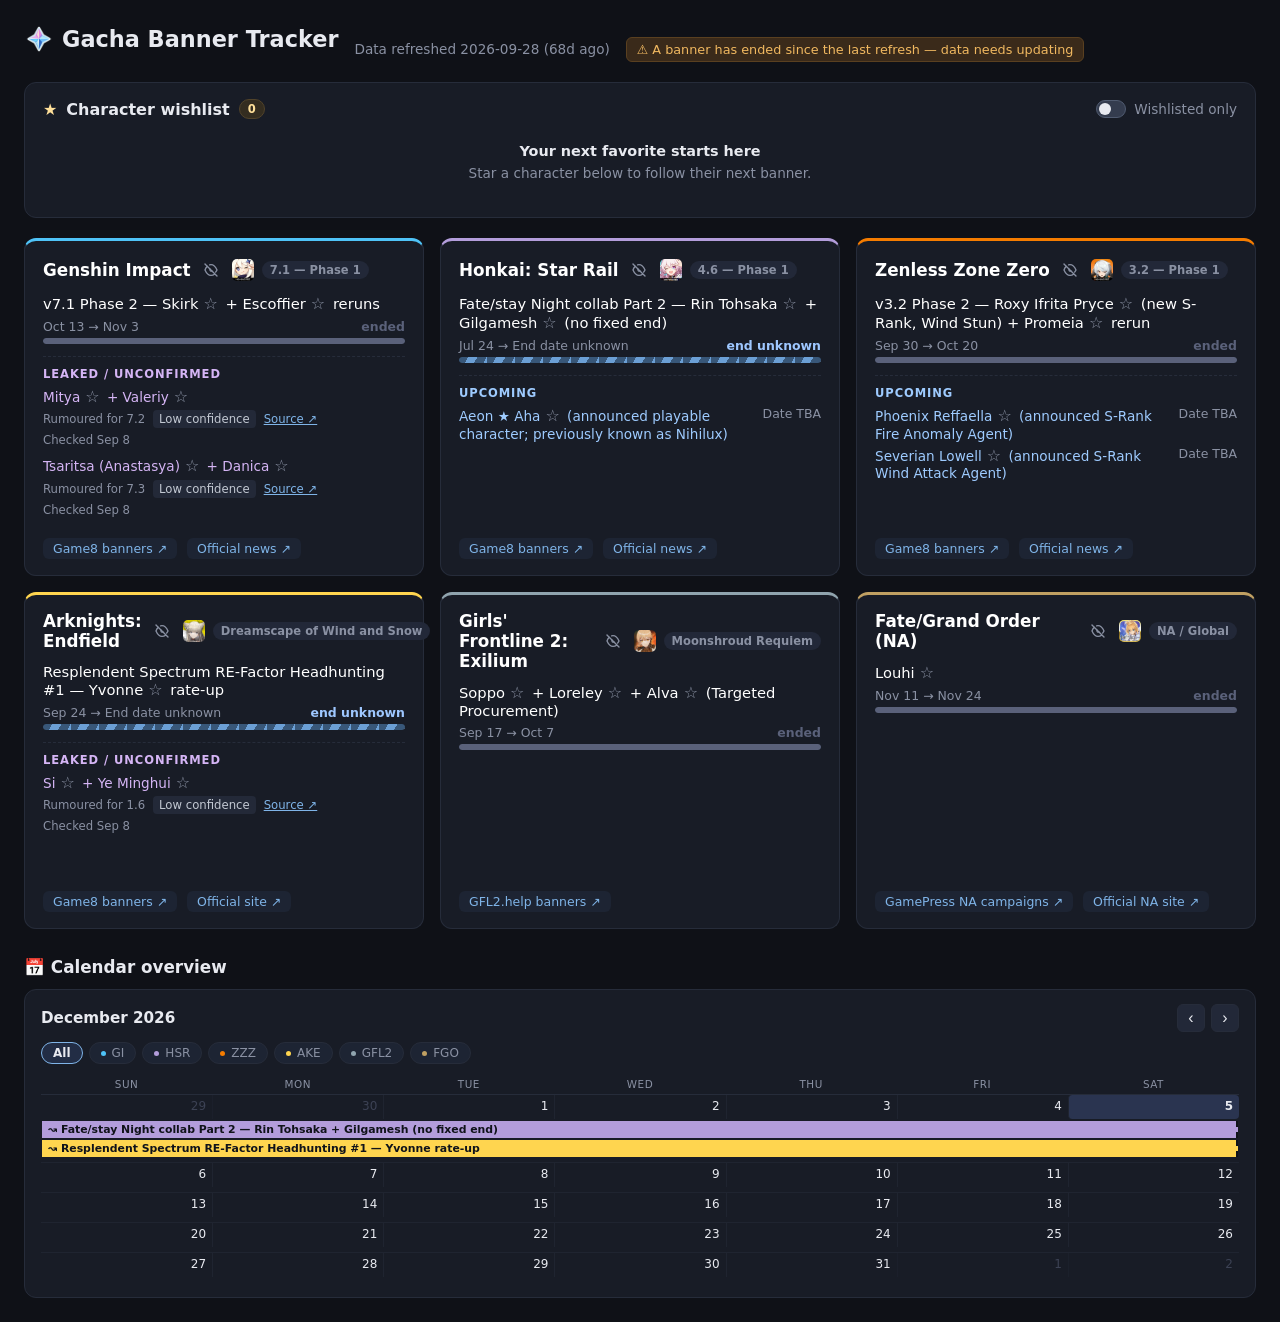
==== commit e45dd35f: "Remove P5X and NTE tracking" ====
--- a/index.html
+++ b/index.html
@@ -480,7 +480,7 @@
     }
 
     // Leaks are display-only: never candidates for promotion or calendar spans.
-    if (!['P5X', 'GFL2', 'FGO'].includes(g.short) && g.leaks?.length) {
+    if (!['GFL2', 'FGO'].includes(g.short) && g.leaks?.length) {
       html += `<div class="leaks"><h3>Leaked / Unconfirmed</h3><ul>`;
       for (const leak of g.leaks) {
         html += `<li ${wishAttrs(leak)}><span>${wishTitle(g, leak)}</span><div class="leak-meta">` +
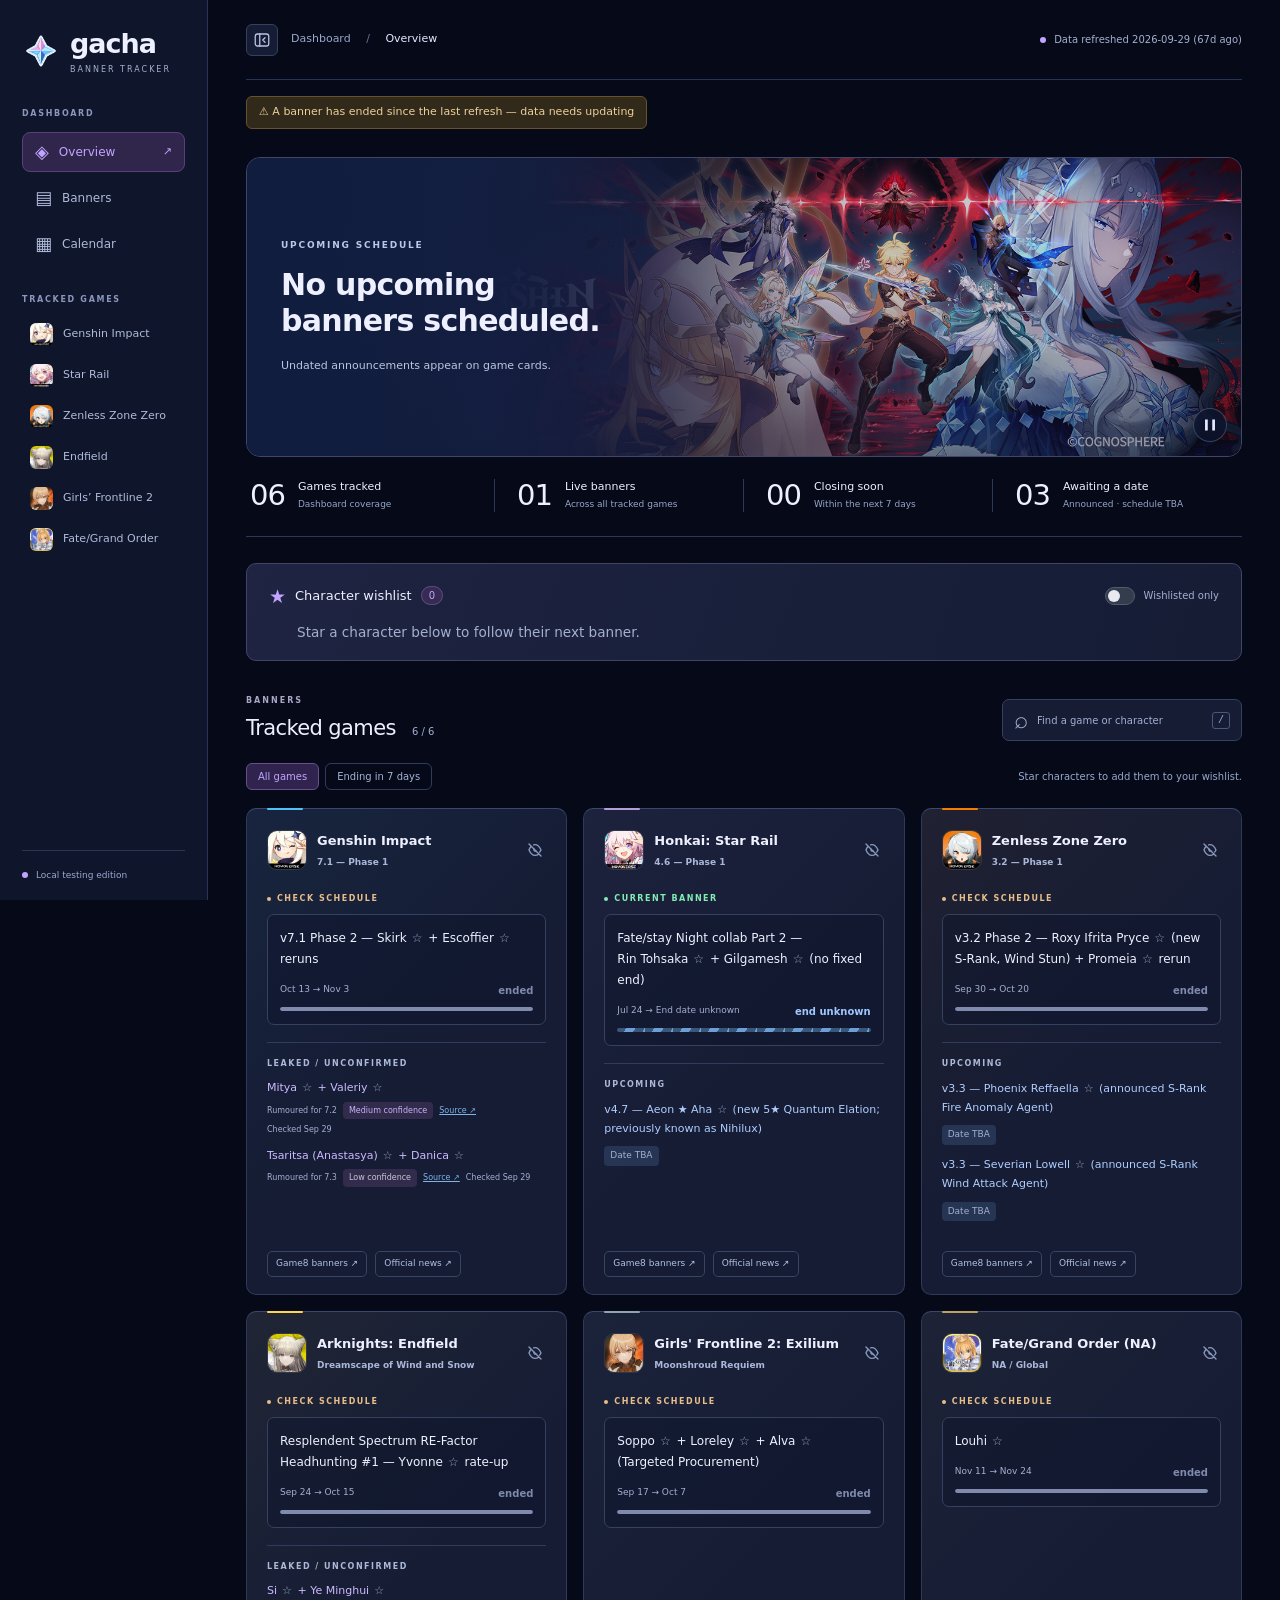
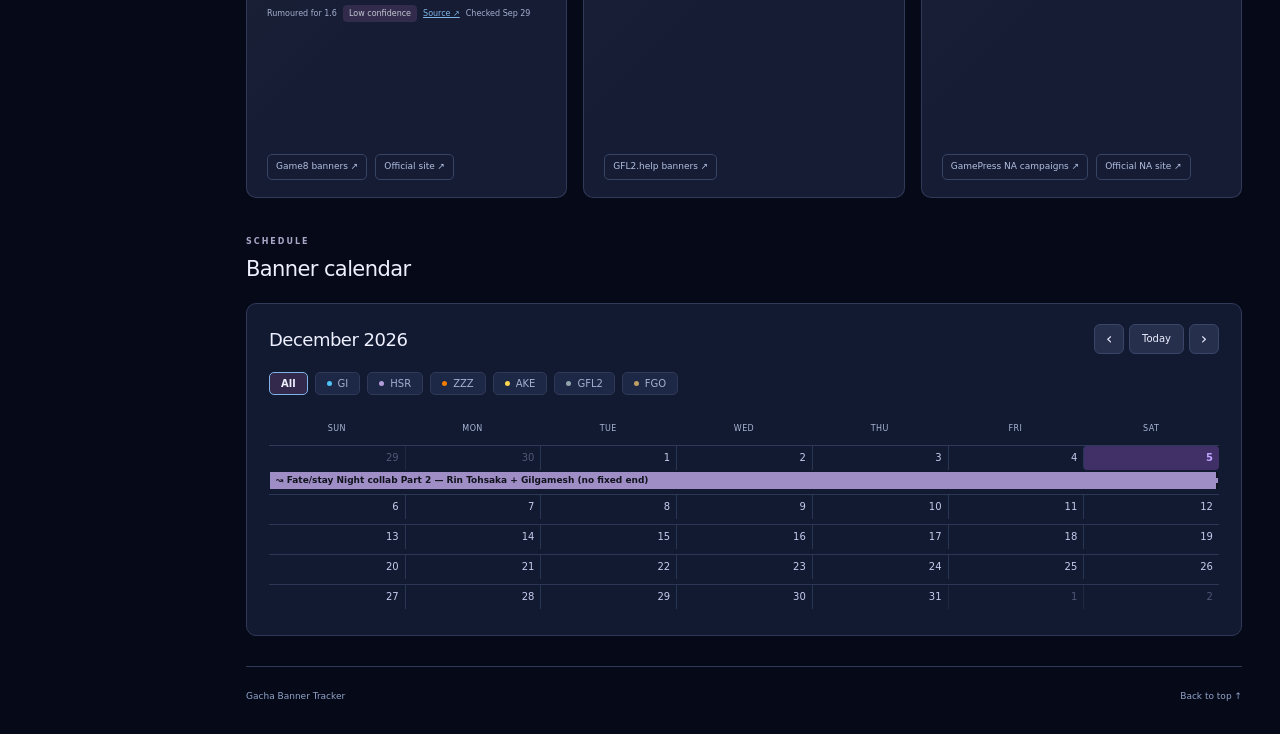
==== commit 4cf4d902: "Redesign dashboard and add data-driven artwork rotation" ====
--- a/index.html
+++ b/index.html
@@ -279,14 +279,36 @@
   [hidden] { display: none !important; }
   @media (max-width: 440px) { body { padding: 12px; } .grid { grid-template-columns: minmax(0, 1fr); } .card h2 { flex-wrap: wrap; } .dashboard-toast { right: 12px; bottom: 12px; } }
 </style>
+<link rel="stylesheet" href="dashboard-ui.css">
 </head>
 <body>
-<header>
-  <h1 class="site-title"><img class="site-title-icon" src="assets/primogem.png" alt="">Gacha Banner Tracker</h1>
-  <span class="updated" id="updated"></span>
+<a class="skip-link" href="#dashboard">Skip to dashboard</a>
+<aside class="sidebar" id="dashboard-sidebar" aria-label="Dashboard navigation">
+  <a class="brand" href="#dashboard"><img src="assets/primogem.png" alt=""><span>gacha<span class="brand-sub">BANNER TRACKER</span></span></a>
+  <div class="nav-caption">DASHBOARD</div>
+  <nav class="side-nav">
+    <a class="active" href="#dashboard" aria-current="location"><span aria-hidden="true">◈</span> Overview <span class="nav-arrow" aria-hidden="true">↗</span></a>
+    <a href="#banners"><span aria-hidden="true">▤</span> Banners</a>
+    <a href="#calendar"><span aria-hidden="true">▦</span> Calendar</a>
+  </nav>
+  <div class="nav-caption games-caption">TRACKED GAMES</div>
+  <nav class="universe-nav" id="universe-nav" aria-label="Jump to a game"></nav>
+  <div class="sidebar-footer"><span class="status-dot"></span> Local testing edition</div>
+</aside>
+<main class="main-content" id="dashboard">
+<header class="topbar">
+  <div class="topbar-start"><button class="sidebar-toggle" id="sidebar-toggle" type="button" aria-label="Collapse sidebar" title="Collapse sidebar" aria-expanded="true" aria-controls="dashboard-sidebar"><svg viewBox="0 0 24 24" fill="none" stroke="currentColor" stroke-width="1.7" stroke-linecap="round" stroke-linejoin="round" aria-hidden="true"><rect x="3" y="4" width="18" height="16" rx="3"/><path d="M9 4v16"/><path class="sidebar-chevron" d="m16 9-3 3 3 3"/></svg></button><div class="breadcrumb">Dashboard <span aria-hidden="true">/</span> <strong>Overview</strong></div></div>
+  <div class="refresh-info"><span class="status-dot" aria-hidden="true"></span><span class="updated" id="updated"></span></div>
+</header>
+<div class="stale-container">
   <span class="stale-warn" id="stale" style="display:none"></span>
-</header>
-<section class="wishlist-panel" aria-labelledby="wish-heading">
+</div>
+<section class="hero" aria-labelledby="next-banner-label">
+  <div class="hero-content"><div class="hero-summary" id="hero-summary"></div></div>
+  <img class="hero-art" id="hero-art" alt="" aria-hidden="true" hidden decoding="async">
+</section>
+<section class="pulse-strip" aria-label="Banner schedule summary" id="pulse-strip"></section>
+<section class="wishlist-panel" id="wishlist" aria-labelledby="wish-heading">
   <div class="wish-header">
     <h2 id="wish-heading"><span class="wish-heading-star" aria-hidden="true">★</span> Character wishlist <span id="wish-count"></span></h2>
     <label class="wish-filter" title="Filter game cards and calendar to wishlisted characters"><input id="wish-only" type="checkbox" aria-label="Wishlisted only — cards and calendar"> Wishlisted only</label>
@@ -294,7 +316,11 @@
   <div id="wish-list"></div>
   <p id="wish-status" role="status"></p>
 </section>
+<section class="banners-section" id="banners" aria-labelledby="banners-heading">
+<div class="section-heading"><div><div class="eyebrow">BANNERS</div><h2 id="banners-heading">Tracked games <span id="visible-game-count"></span></h2></div><label class="search-field"><span aria-hidden="true">⌕</span><input id="game-search" type="search" placeholder="Find a game or character" aria-label="Search games and characters"><kbd aria-hidden="true">/</kbd></label></div>
+<div class="lineup-toolbar"><div class="lineup-filters" role="group" aria-label="Filter dashboard games"><button type="button" class="lineup-filter active" data-lineup="all" aria-pressed="true">All games</button><button type="button" class="lineup-filter" data-lineup="soon" aria-pressed="false">Ending in 7 days</button></div><span class="lineup-hint">Star characters to add them to your wishlist.</span></div>
 <p id="wish-empty" hidden>No matching game cards. Star a character or turn off “Wishlisted only”.</p>
+<p id="search-empty" class="search-empty" role="status" hidden>No games match this search or filter. Try another name or choose All games.</p>
 <div class="dashboard-toolbar" id="hidden-games-controls" hidden>
   <div class="hidden-games-menu">
     <button class="hidden-games-toggle" id="hidden-games-toggle" type="button" aria-expanded="false" aria-controls="hidden-games-popover">Hidden games (<span id="hidden-games-count">0</span>)</button>
@@ -302,14 +328,15 @@
   </div>
 </div>
 <div class="grid" id="grid"></div>
-
-<section class="calendar-section">
-  <h2>📅 Calendar overview</h2>
+</section>
+<section class="calendar-section" id="calendar" aria-labelledby="calendar-heading">
+  <div class="section-heading"><div><div class="eyebrow">SCHEDULE</div><h2 id="calendar-heading">Banner calendar</h2></div></div>
   <div class="cal-card">
     <div class="cal-header">
       <h3 id="cal-title"></h3>
       <div class="cal-nav">
         <button id="cal-prev" aria-label="Previous month">‹</button>
+        <button id="cal-today" type="button">Today</button>
         <button id="cal-next" aria-label="Next month">›</button>
       </div>
     </div>
@@ -322,6 +349,8 @@
     <div id="cal-weeks"></div>
   </div>
 </section>
+<footer class="page-footer"><span>Gacha Banner Tracker</span><a href="#dashboard">Back to top ↑</a></footer>
+</main>
 <div id="cal-tooltip"></div>
 <div class="dashboard-toast" id="dashboard-toast" role="status" aria-live="polite" hidden>
   <span id="dashboard-toast-message"></span><button id="undo-game-hide" type="button">Undo</button>
@@ -607,6 +636,10 @@
   document.getElementById("cal-next").addEventListener("click", () => {
     calM++; if (calM > 11) { calM = 0; calY++; } renderCal();
   });
+  document.getElementById("cal-today").addEventListener("click", () => {
+    const today = new Date();
+    calY = today.getFullYear(); calM = today.getMonth(); renderCal();
+  });
 
   // Hover tooltip with the bar's full details
   const tooltip = document.getElementById("cal-tooltip");
@@ -662,7 +695,7 @@
       return `<section class="wish-cluster" style="--accent:${esc(group.game.accent || '#5a617a')}" aria-label="${esc(gameName)} wishlist"><span class="wish-cluster-game" title="${esc(gameName)}">${gameIcon}${esc(group.game.short || gameName)}</span><ul class="wish-cluster-list">${characters}</ul></section>`;
     }).join('');
     const emptyLabel = activeTab.id === 'live' ? 'No wishlisted characters are live right now.' : activeTab.id === 'soon' ? 'No wishlisted characters have a scheduled banner.' : 'No wishlisted characters are waiting for a date.';
-    panel.innerHTML = rows.length ? `<div class="wish-tabs" role="tablist" aria-label="Wishlist status">${tabList}</div><div id="wish-tabpanel" role="tabpanel" aria-labelledby="wish-tab-${activeTab.id}">${content ? `<div class="wish-clusters">${content}</div>` : `<p class="wish-tab-empty">${emptyLabel}</p>`}</div>` : '<p class="wish-empty-state"><strong>Your next favorite starts here</strong>Star a character below to follow their next banner.</p>';
+    panel.innerHTML = rows.length ? `<div class="wish-tabs" role="tablist" aria-label="Wishlist status">${tabList}</div><div id="wish-tabpanel" role="tabpanel" aria-labelledby="wish-tab-${activeTab.id}">${content ? `<div class="wish-clusters">${content}</div>` : `<p class="wish-tab-empty">${emptyLabel}</p>`}</div>` : '<p class="wish-empty-state">Star a character below to follow their next banner.</p>';
     document.getElementById('wish-count').textContent = wishlist.selected.size;
     document.getElementById('wish-status').textContent = wishlist.warning;
     document.querySelectorAll('[data-wish-id]').forEach(button => {
@@ -800,5 +833,6 @@
   refreshWishlist();
 })();
 </script>
+<script src="dashboard-ui.js"></script>
 </body>
 </html>
--- a/dashboard-ui.css
+++ b/dashboard-ui.css
@@ -0,0 +1,179 @@
+/* Dashboard lab: presentation stays separate from the banner data and renderer. */
+:root { --bg:#050918; --card:#151c34; --card-border:#303957; --text:#eef0ff; --muted:#a5afcf; --green:#82edb5; --amber:#e9c47d; --red:#ff9a8d; --gray:#7f8aac; --current-text:#eef0ff; --upcoming-text:#afceff; --leaked-text:#cebaff; --highlight:#c0a4ff; }
+html { scroll-behavior:smooth; scroll-padding-top:24px; }
+body { padding:0; font-family:"Segoe UI",system-ui,sans-serif; font-size:14px; line-height:1.5; background:var(--bg); }
+button,input,a { -webkit-tap-highlight-color:transparent; }
+button,input { font-family:inherit; }
+button { transition:background .18s,border-color .18s,color .18s; }
+a { color:inherit; }
+:focus-visible { outline:2px solid var(--highlight); outline-offset:4px; }
+.skip-link { position:fixed; top:-70px; left:16px; z-index:100; padding:12px 20px; background:var(--highlight); color:#19112e; border-radius:8px; }
+.skip-link:focus { top:12px; }
+.sidebar { width:208px; position:fixed; inset:0 auto 0 0; background:#0f152b; border-right:1px solid #2a3454; padding:28px 22px 18px; display:flex; flex-direction:column; z-index:30; overflow-y:auto; scrollbar-width:thin; scrollbar-color:#49517b #0f152b; }
+.brand { display:flex; align-items:center; gap:10px; text-decoration:none; font-size:27px; font-weight:700; letter-spacing:-1px; line-height:1.15; }
+.brand img { width:38px; height:45px; object-fit:contain; }
+.brand-sub { display:block; font-size:8px; letter-spacing:2px; color:var(--muted); font-weight:500; margin-top:6px; }
+.nav-caption { color:#8b97bb; letter-spacing:1.7px; font-size:8px; font-weight:700; margin:34px 0 12px; }
+.side-nav { display:grid; gap:6px; }
+.side-nav a { display:flex; align-items:center; gap:10px; color:#aeb9d7; border:1px solid transparent; padding:10px 12px; border-radius:8px; text-decoration:none; font-size:12px; }
+.side-nav a > span:first-child { font-size:18px; line-height:1; }
+.side-nav a.active { background:#30264c; color:var(--highlight); border-color:#59407d; }
+.side-nav a:hover { background:#222c48; color:var(--text); }
+.nav-arrow { margin-left:auto; font-size:11px; }
+.games-caption { margin-top:30px; }
+.universe-nav { display:grid; gap:8px; }
+.universe-nav a { display:flex; align-items:center; gap:10px; padding:5px 8px; text-decoration:none; color:#b0bbda; font-size:11px; border-radius:6px; }
+.universe-nav a:hover { background:#26304d; color:var(--text); }
+.universe-nav img { height:23px; width:23px; border-radius:6px; }
+.sidebar-footer { border-top:1px solid #2c3653; padding-top:18px; margin-top:auto; color:#9aabcf; font-size:9px; display:flex; gap:8px; align-items:center; }
+.status-dot { display:inline-block; width:6px; height:6px; border-radius:50%; background:var(--highlight); flex:none; }
+.main-content { margin-left:208px; padding:0 38px; max-width:1760px; }
+.topbar { height:80px; margin:0; display:flex; align-items:center; justify-content:space-between; gap:16px; border-bottom:1px solid #283455; }
+.topbar-start { display:flex; align-items:center; gap:13px; min-width:0; }
+.sidebar-toggle { display:inline-flex; align-items:center; justify-content:center; flex:none; width:32px; height:32px; padding:6px; border:1px solid #354161; border-radius:6px; background:#151c34; color:#b7c3e3; cursor:pointer; }
+.sidebar-toggle:hover { color:var(--highlight); background:#28213f; border-color:#665087; }
+.sidebar-toggle svg { width:20px; height:20px; }
+.sidebar,.main-content { transition:transform .2s ease,margin-left .2s ease; }
+.sidebar-collapsed .sidebar { transform:translateX(-100%); visibility:hidden; }
+.sidebar-collapsed .main-content { margin-left:0; }
+.sidebar-collapsed .sidebar-chevron { transform:translateX(28px) scaleX(-1); }
+.breadcrumb { font-size:11px; color:#99a8ca; }
+.breadcrumb span { margin:0 12px; color:#64749c; }
+.breadcrumb strong { font-weight:500; color:#e5eaff; }
+.refresh-info { display:flex; align-items:center; gap:8px; }
+.updated { font-size:10px; color:var(--muted); }
+.stale-container:has(.stale-warn:not([style*="display:none"]):not([style*="display: none"])) { margin-top:16px; }
+.stale-warn { display:inline-block; background:#31291a; border-color:#66532b; color:#ecd099; padding:7px 12px; font-size:11px; }
+.hero { margin-top:28px; min-height:300px; position:relative; overflow:hidden; display:flex; align-items:center; padding:32px 34px; border:1px solid #424469; border-radius:14px; background:radial-gradient(ellipse at 56% 80%,#35245b 0,transparent 60%),linear-gradient(115deg,#17264a,#211b3d 75%); }
+.eyebrow { font-size:9px; font-weight:600; letter-spacing:2px; color:#b7b4d9; display:flex; align-items:center; gap:8px; }
+.hero-art { position:absolute; inset:0 0 0 auto; width:76%; height:100%; object-fit:cover; opacity:0; transition:opacity .7s ease; pointer-events:none; mask-image:linear-gradient(to right,transparent 0%,#000 42%); -webkit-mask-image:linear-gradient(to right,transparent 0%,#000 42%); }
+.hero-art[hidden] { display:none; }
+.hero-art.is-active { opacity:.82; }
+.artwork-toggle { position:absolute; right:14px; bottom:14px; z-index:2; display:flex; align-items:center; justify-content:center; width:34px; height:34px; padding:7px; border:1px solid #94a0c355; border-radius:50%; color:#e4eaff; background:#0c142dcc; cursor:pointer; }
+.artwork-toggle:hover { background:#30264c; border-color:#c0a4ff; }
+.artwork-toggle[hidden] { display:none; }
+.artwork-toggle svg { width:18px; height:18px; }
+.hero::after { content:""; position:absolute; inset:0; pointer-events:none; background:linear-gradient(90deg,#111d3e 0%,#111d3ecc 27%,#111d3e22 55%,transparent 85%),linear-gradient(0deg,#11162d55,transparent 60%); }
+.hero-content { position:relative; z-index:1; width:38%; max-width:420px; min-width:240px; }
+.hero-summary { display:flex; flex-direction:column; justify-content:center; }
+.hero-summary .eyebrow { font-size:9px; letter-spacing:1.8px; margin:0; color:#bcc7e5; }
+.next-game { display:flex; align-items:center; gap:9px; margin-top:22px; font-size:13px; color:#dae1fa; }
+.next-game img { height:32px; width:32px; border-radius:8px; }
+.next-title { font-size:30px; font-weight:600; letter-spacing:-.7px; line-height:1.2; margin:15px 0; overflow-wrap:anywhere; }
+.next-date { color:#d6c4ff; font-size:13px; }
+.next-countdown { color:#bbc5e1; font-size:11px; margin-top:4px; }
+.pulse-strip { display:grid; grid-template-columns:repeat(4,1fr); padding:22px 0 24px; border-bottom:1px solid #2d3857; margin-bottom:26px; }
+.pulse-metric { display:grid; grid-template-columns:auto 1fr; align-items:center; gap:0 13px; padding:0 22px; border-right:1px solid #2d3857; }
+.pulse-metric:first-child { padding-left:4px; }
+.pulse-metric:last-child { border:0; }
+.metric-number { font-size:29px; letter-spacing:-1px; grid-row:1 / 3; font-variant-numeric:tabular-nums; line-height:1; }
+.metric-label { color:var(--text); font-size:11px; }
+.metric-note { color:#97a6c9; font-size:9px; margin-top:3px; }
+.wishlist-panel { padding:18px 22px; border-radius:10px; background:linear-gradient(110deg,#1e2441,#151c34); border-color:#444366; margin:0 0 34px; }
+.wish-header h2 { font-size:13px; font-weight:500; }
+.wish-heading-star { color:var(--highlight); font-size:19px; }
+#wish-count { background:#362b52; color:var(--highlight); border-color:#634c89; font-size:10px; padding:1px 7px; }
+.wishlist-panel label { font-size:10px; }
+.wish-filter input:checked { background:#7153ab; border-color:#b699f1; }
+.wish-filter input:checked::after { background:var(--highlight); }
+.wish-empty-state { text-align:left; padding:12px 0 0 28px; font-size:11px; }
+#wish-status:empty { display:none; }
+.wish-tabs { background:#0f1730; }
+.wish-tab[aria-selected="true"] { background:#332d53; }
+.wish-cluster { background:#111932; }
+.wish-chip { background:#29314e; }
+.wish-star { color:#9ba6c8; font-size:16px; }
+.wish-star[aria-pressed="true"] { color:#ffe09a; background:transparent; }
+.section-heading { display:flex; align-items:center; justify-content:space-between; gap:20px; margin-bottom:18px; }
+.section-heading .eyebrow { color:#aaa6c8; font-size:8px; margin-bottom:6px; }
+.section-heading h2 { font-size:21px; letter-spacing:-.6px; font-weight:500; }
+#visible-game-count { font-size:10px; font-weight:400; color:var(--muted); letter-spacing:0; margin-left:10px; }
+.search-field { display:flex; align-items:center; gap:9px; padding:8px 11px; background:#151c34; border:1px solid #354161; border-radius:7px; width:240px; color:#a2afd1; }
+.search-field > span { font-size:24px; line-height:1; }
+.search-field input { background:transparent; border:0; outline:none; color:var(--text); width:100%; min-width:0; font-size:10px; }
+.search-field:focus-within { border-color:var(--highlight); outline:1px solid var(--highlight); }
+.search-field input::placeholder { color:#a2afd1; }
+.search-field kbd { padding:0 5px; border:1px solid #4b587d; border-radius:3px; font-size:10px; }
+.lineup-toolbar { display:flex; justify-content:space-between; align-items:center; gap:12px; margin-bottom:18px; }
+.lineup-filters { display:flex; flex-wrap:wrap; gap:6px; }
+.lineup-filter { border:1px solid #303c5c; background:transparent; color:#a5b4d8; border-radius:6px; padding:7px 11px; font-size:10px; cursor:pointer; display:flex; align-items:center; gap:7px; }
+.lineup-filter.active { color:var(--highlight); background:#30244e; border-color:#665087; }
+.lineup-filter:hover { background:#303653; color:var(--text); }
+.lineup-hint { color:#98a8cb; font-size:10px; }
+.lineup-hint > span { color:var(--highlight); font-size:16px; padding-left:5px; }
+.search-empty,#wish-empty { background:#182240; padding:20px; border:1px dashed #485c82; border-radius:9px; color:#c4d1ed; margin-bottom:16px; font-size:12px; }
+.grid { grid-template-columns:repeat(3,minmax(0,1fr)); gap:16px; }
+.card { padding:21px 20px 17px; border-radius:10px; border-top:1px solid #3b486b; position:relative; background:linear-gradient(135deg,color-mix(in srgb,var(--accent) 5%,#151c34),#151c34 55%); transition:border-color .2s,box-shadow .2s; min-width:0; scroll-margin-top:24px; }
+.card::before { content:""; position:absolute; height:2px; top:-1px; left:20px; width:36px; background:var(--accent); border-radius:2px; }
+.card:hover { border-color:color-mix(in srgb,var(--accent) 40%,#303957); box-shadow:0 8px 28px #0002; }
+.card.ui-filtered { display:none; }
+.card h2 { display:grid; grid-template-columns:40px minmax(0,1fr) 24px; column-gap:10px; row-gap:3px; align-items:center; color:var(--text); font-size:13px; line-height:1.35; }
+.card h2 .gicon { grid-row:1 / 3; grid-column:1; width:40px; height:40px; border-radius:10px; border:1px solid #ffffff18; }
+.game-name { grid-column:2; grid-row:1; }
+.card-hide { grid-column:3; grid-row:1 / 3; color:#8a9abd; }
+.card-hide:hover { background:#2e3b5b; }
+.ver { grid-column:2; grid-row:2; background:none; border-radius:0; font-size:9px; color:#a9b7d9; padding:0; white-space:normal; }
+.card-status { display:flex; align-items:center; gap:6px; color:var(--green); font-size:8px; letter-spacing:1.5px; margin-top:23px; font-weight:600; }
+.card-status::before { content:""; width:4px; height:4px; border-radius:50%; background:currentColor; }
+.card-status.ended { color:#e7bd8a; }
+.card-status.upcoming { color:#aacaff; }
+.closing-callout { background:#e9c47d08; border:1px solid #655133; border-radius:6px; padding:9px 11px; margin-top:9px; font-size:10px; color:#e2c994; }
+.closing-label { display:block; font-size:7px; letter-spacing:1.3px; margin-bottom:5px; color:#ccb48a; }
+.closing-callout > div { display:flex; align-items:baseline; justify-content:space-between; gap:8px; }
+.closing-callout > div > span { white-space:nowrap; font-size:9px; color:#e9c47d; }
+.banner { margin-top:9px; background:#0c122966; border:1px solid #34425f; padding:13px 12px; border-radius:7px; }
+.banner-title { font-size:12px; line-height:1.75; margin-bottom:13px; }
+.wish-character { display:inline-flex; align-items:baseline; vertical-align:baseline; }
+.wish-character > .wish-star { font-size:1em; line-height:inherit; padding:0 2px; margin-left:3px; }
+.wish-star { vertical-align:baseline; }
+.meta { font-size:9px; margin-bottom:9px; gap:8px; flex-wrap:wrap; }
+.days { font-size:10px; white-space:nowrap; }
+.bar { height:4px; background:#33405f; }
+.ending-badge,.new-badge { font-size:7px; letter-spacing:.5px; padding:2px 5px; display:inline-block; vertical-align:middle; }
+.new-badge { background:#1c3c30; color:var(--green); }
+.upcoming,.leaks { margin-top:17px; padding-top:15px; border-top:1px solid #303c5c; }
+.upcoming h3,.leaks h3 { font-size:8px; letter-spacing:1.5px; margin-bottom:9px; color:#acb8d7; }
+.upcoming li { font-size:11px; margin-bottom:10px; gap:8px; line-height:1.75; flex-wrap:wrap; }
+.upcoming .when { font-size:9px; padding:2px 6px; background:#263553; border-radius:4px; height:fit-content; }
+.leaks li { font-size:11px; line-height:1.7; margin-bottom:10px; }
+.leak-meta { font-size:8px; gap:4px 6px; }
+.confidence { font-size:8px; background:#332b4c; }
+.links { gap:8px; padding-top:20px; }
+.links a { background:none; border:1px solid #374565; color:#b2c0e0; font-size:9px; padding:5px 8px; border-radius:5px; }
+.links a:hover { background:#2c3958; color:var(--text); }
+.calendar-section { margin-top:38px; }
+.cal-card { padding:20px 22px; background:#121a31; border-radius:10px; }
+.cal-header { margin-bottom:18px; }
+.cal-header h3 { font-size:18px; font-weight:500; letter-spacing:-.5px; }
+.cal-nav { gap:5px; }
+.cal-nav button { width:30px; height:30px; background:#26304d; border-color:#394668; }
+.cal-nav #cal-today { width:auto; padding:0 12px; font-size:10px; }
+.cal-filters { gap:7px; margin-bottom:18px; }
+.cal-filter { padding:5px 11px; border-radius:5px; background:#1c2846; font-size:10px; }
+.cal-filter.active { background:#32294c; }
+.cal-dow { color:#a8b6d5; font-size:8px; padding:10px 0; }
+.cal-week { border-color:#2b3755; }
+.cal-daynum { border-color:#293653; color:#c2ccec; font-size:10px; }
+.cal-daynum.today { background:#412f68; color:var(--highlight); }
+.cal-bar { font-size:9px; opacity:.88; }
+.cal-bar:hover { opacity:1; }
+#cal-tooltip { background:#273453; border-color:#586b94; }
+.page-footer { display:flex; justify-content:space-between; align-items:center; gap:20px; border-top:1px solid #303957; margin-top:30px; padding:23px 0 30px; font-size:9px; color:#91a4c9; }
+.page-footer a { text-decoration:none; }
+.dashboard-toolbar { margin:-5px 0 16px; }
+.hidden-games-popover { background:#1d2947; border-color:#475f88; }
+.dashboard-toast { background:#302649; border-color:#6f568e; }
+.dashboard-toast button { color:var(--highlight); }
+@media(min-width:1700px) { .main-content { padding:0 54px; } .card { padding:25px; } }
+@media(max-height:800px) and (min-width:801px) { .sidebar-note { display:none; } }
+@media(max-width:1200px) { .sidebar { width:180px; padding-left:16px; padding-right:16px; } .main-content { margin-left:180px; padding:0 26px; } .hero { padding:28px; } .hero-content { width:42%; } .grid { grid-template-columns:repeat(2,minmax(0,1fr)); } .pulse-metric { padding:0 13px; gap:0 8px; } .metric-number { font-size:25px; } .lineup-hint { display:none; } }
+@media(max-width:800px) { .sidebar { position:relative; width:auto; padding:16px 22px; flex-direction:row; align-items:center; justify-content:space-between; gap:20px; border-right:0; border-bottom:1px solid #303957; overflow:visible; } .brand { font-size:22px; gap:7px; } .brand img { width:29px; height:34px; } .brand-sub { font-size:6px; margin-top:3px; } .side-nav { display:flex; gap:4px; } .side-nav a { padding:7px 10px; font-size:10px; gap:6px; } .side-nav a > span:first-child { font-size:15px; } .nav-caption,.universe-nav,.sidebar-note,.sidebar-footer,.nav-arrow { display:none; } .main-content { margin-left:0; padding:0 22px; } .topbar { height:62px; } .hero { margin-top:22px; } .metric-note { font-size:8px; } .metric-label { font-size:10px; } }
+@media(max-width:520px) { .sidebar { padding:15px; gap:10px; } .side-nav a { font-size:0; padding:9px 10px; } .side-nav a > span:first-child { font-size:18px; } .side-nav a::after { font-size:9px; } .side-nav a[href="#dashboard"]::after { content:"Overview"; } .side-nav a[href="#banners"]::after { content:"Banners"; } .side-nav a[href="#calendar"]::after { content:"Calendar"; } .main-content { padding:0 15px; } .breadcrumb { font-size:9px; } .breadcrumb span { margin:0 6px; } .updated { font-size:8px; } .hero { padding:26px 22px; min-height:310px; } .hero-content { width:100%; min-width:0; max-width:270px; } .hero-art { width:100%; opacity:0; object-position:var(--art-mobile-position,center) !important; mask-image:linear-gradient(to right,transparent,#000 85%); -webkit-mask-image:linear-gradient(to right,transparent,#000 85%); } .hero-art.is-active { opacity:.46; } .hero::after { background:linear-gradient(90deg,#111d3ee6,#111d3e55 75%,transparent); } .next-game { margin-top:18px; } .next-title { font-size:27px; margin:13px 0; } .pulse-strip { grid-template-columns:repeat(2,1fr); gap:23px 0; padding:24px 0; } .pulse-metric:nth-child(3) { padding-left:4px; } .pulse-metric:nth-child(2) { border:0; } .metric-number { font-size:27px; } .wishlist-panel { padding:17px; margin-bottom:28px; } .wish-header { gap:10px; } .wish-filter { margin-left:28px; } .wish-empty-state { line-height:1.8; } .section-heading { align-items:stretch; flex-direction:column; gap:14px; } .section-heading h2 { font-size:21px; } .search-field { width:100%; padding:10px 12px; } .search-field input { font-size:12px; } .grid { grid-template-columns:minmax(0,1fr); } .card { padding:20px; } .card h2 { font-size:15px; } .banner-title { font-size:13px; } .upcoming li,.leaks li { font-size:12px; } .meta,.upcoming .when { font-size:10px; } .leak-meta { font-size:9px; } .cal-card { padding:15px 10px; } .cal-filter { padding:5px 8px; font-size:9px; } .cal-bar { font-size:8px; padding:0 3px; } .page-footer { align-items:flex-start; font-size:8px; gap:12px; } }
+@media(prefers-reduced-motion:reduce) { html { scroll-behavior:auto; } *,*::before,*::after { transition:none !important; } }
+
+.wish-star:hover { color:#ffe09a; background:transparent; }
+.wish-tab[data-wish-tab="live"][aria-selected="true"] { color:var(--green); }
+.wish-chip-status.live { color:var(--green); background:#1c3c30; }
+.cal-bar.wish-match { outline-color:var(--highlight); box-shadow:inset 3px 0 var(--highlight); }
+@media(max-width:800px) { .sidebar-collapsed .sidebar { display:none; } }
+@media(max-width:520px) { .topbar { gap:8px; } .topbar-start { gap:7px; } .sidebar-toggle { width:28px; height:28px; } .breadcrumb { white-space:nowrap; } }
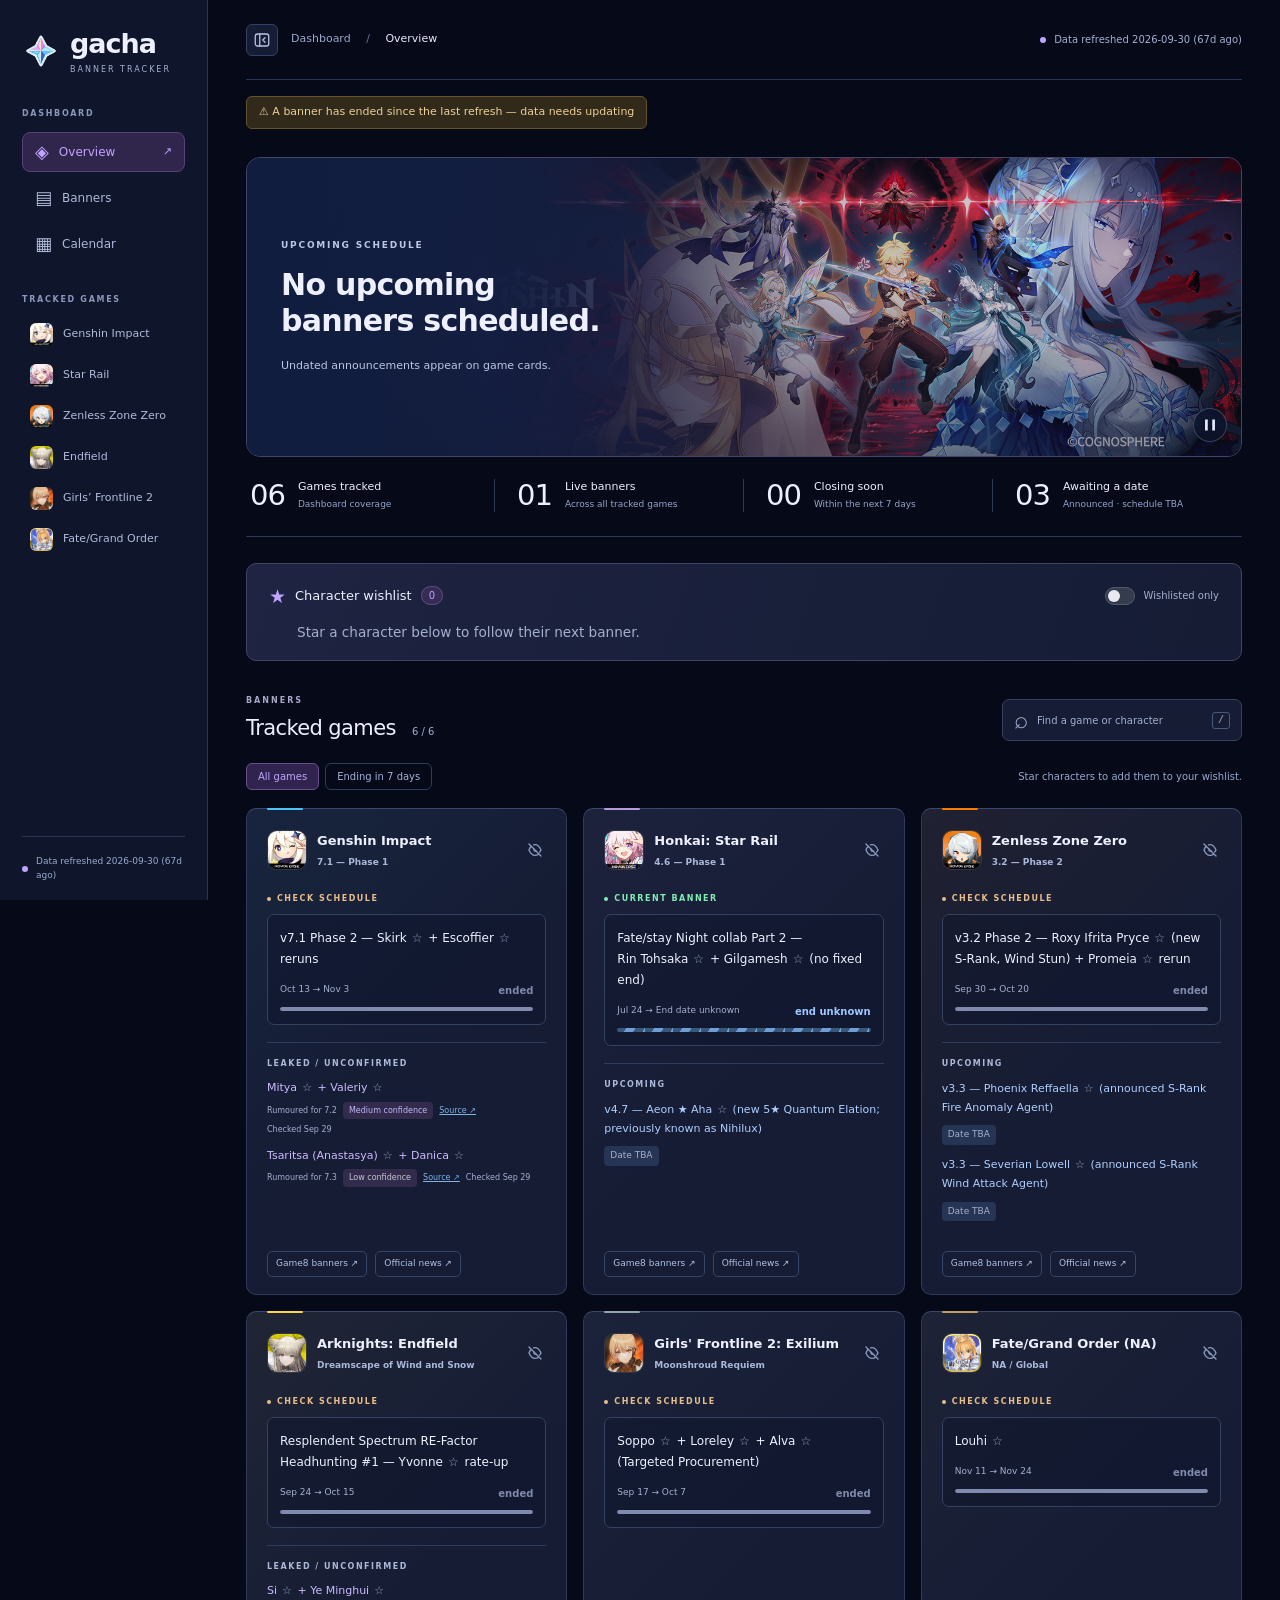
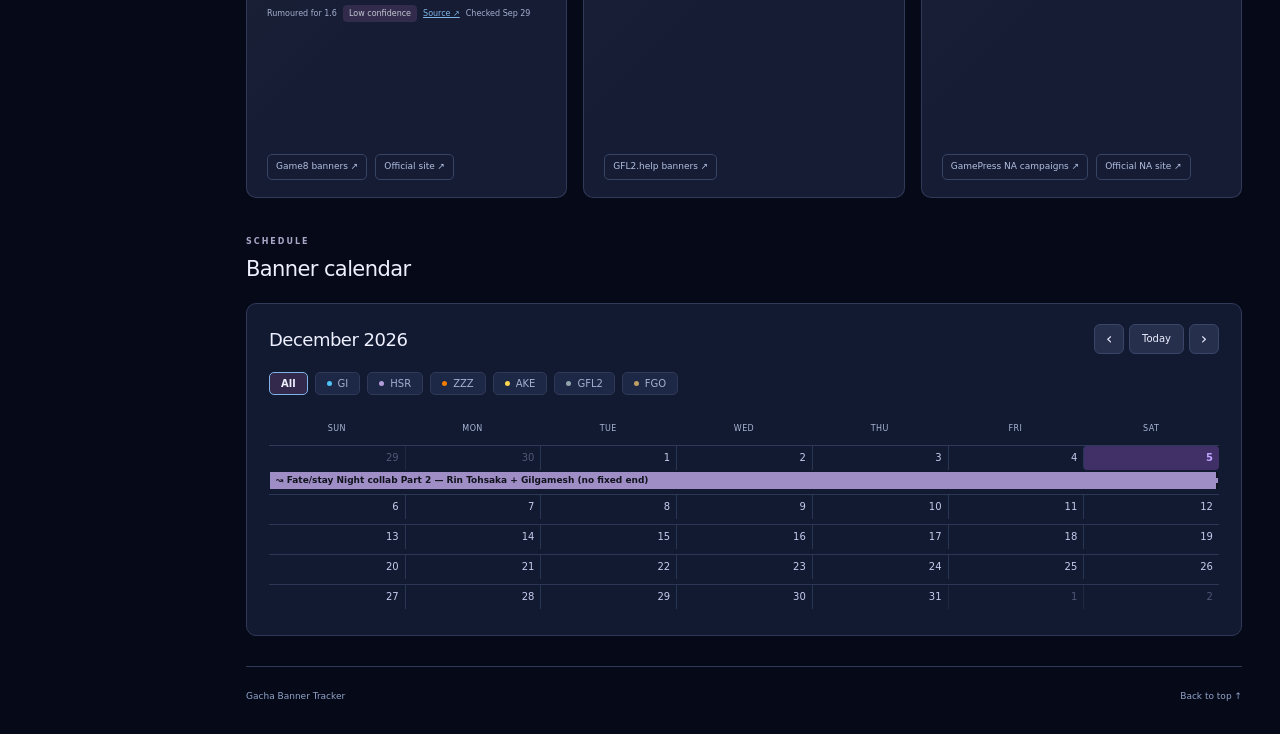
==== commit f5e9834e: "Show data refresh date in sidebar" ====
--- a/index.html
+++ b/index.html
@@ -293,7 +293,7 @@
   </nav>
   <div class="nav-caption games-caption">TRACKED GAMES</div>
   <nav class="universe-nav" id="universe-nav" aria-label="Jump to a game"></nav>
-  <div class="sidebar-footer"><span class="status-dot"></span> Local testing edition</div>
+  <div class="sidebar-footer"><span class="status-dot" aria-hidden="true"></span><span id="sidebar-updated"></span></div>
 </aside>
 <main class="main-content" id="dashboard">
 <header class="topbar">
@@ -426,9 +426,14 @@
 
   // Header: last-updated + staleness
   const updatedEl = document.getElementById("updated");
-  const lastUpd = parse(data.lastUpdated);
-  const updAge = Math.floor((now - lastUpd) / DAY);
-  updatedEl.textContent = "Data refreshed " + data.lastUpdated + (updAge > 0 ? ` (${updAge}d ago)` : " (today)");
+  const singaporeToday = new Intl.DateTimeFormat('en-CA', {
+    timeZone: 'Asia/Singapore', year: 'numeric', month: '2-digit', day: '2-digit'
+  }).format(now);
+  const updAge = Math.round((Date.parse(singaporeToday) - Date.parse(data.lastUpdated)) / DAY);
+  const refreshText = "Data refreshed " + data.lastUpdated +
+    (updAge > 0 ? ` (${updAge}d ago)` : updAge === 0 ? " (today)" : "");
+  updatedEl.textContent = refreshText;
+  document.getElementById('sidebar-updated').textContent = refreshText;
 
   // Warn only when the banner actually on display has ended (a real gap with no
   // started successor) — auto-advanced cards don't need a "data stale" nudge.
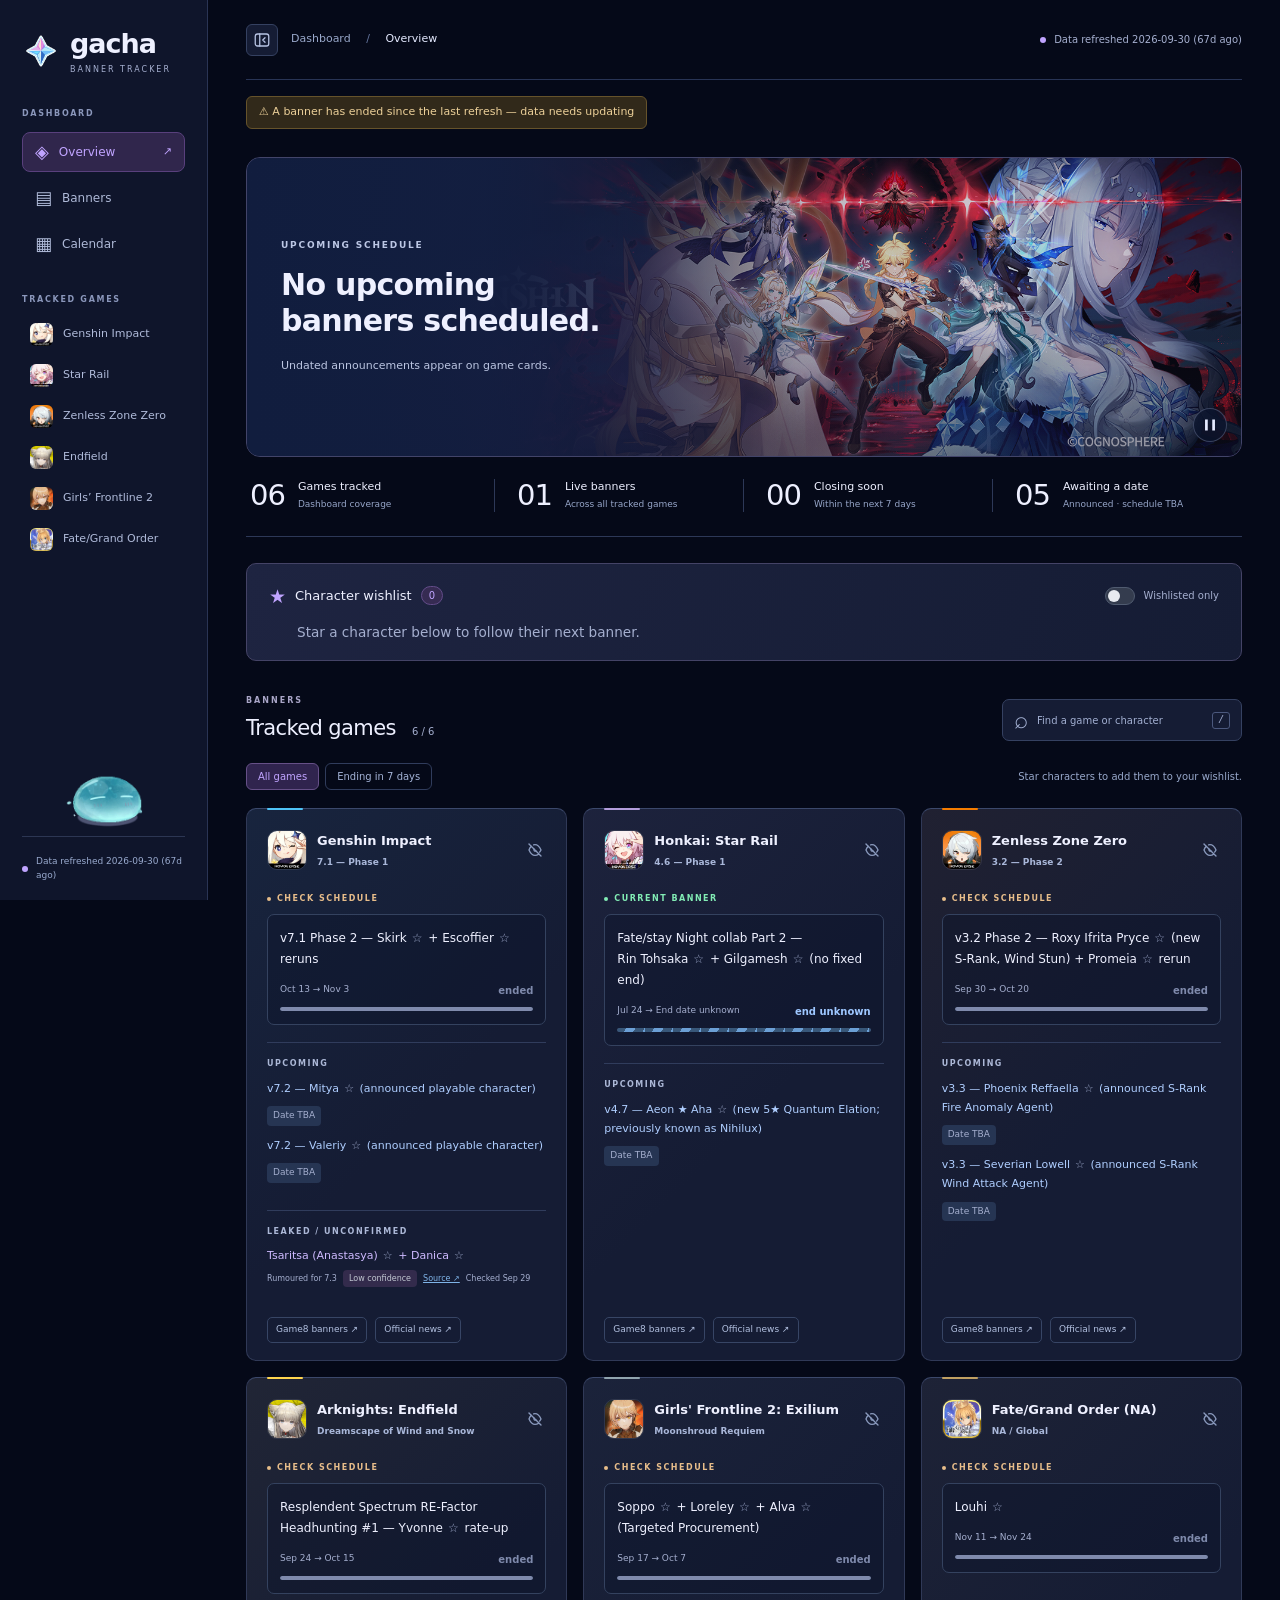
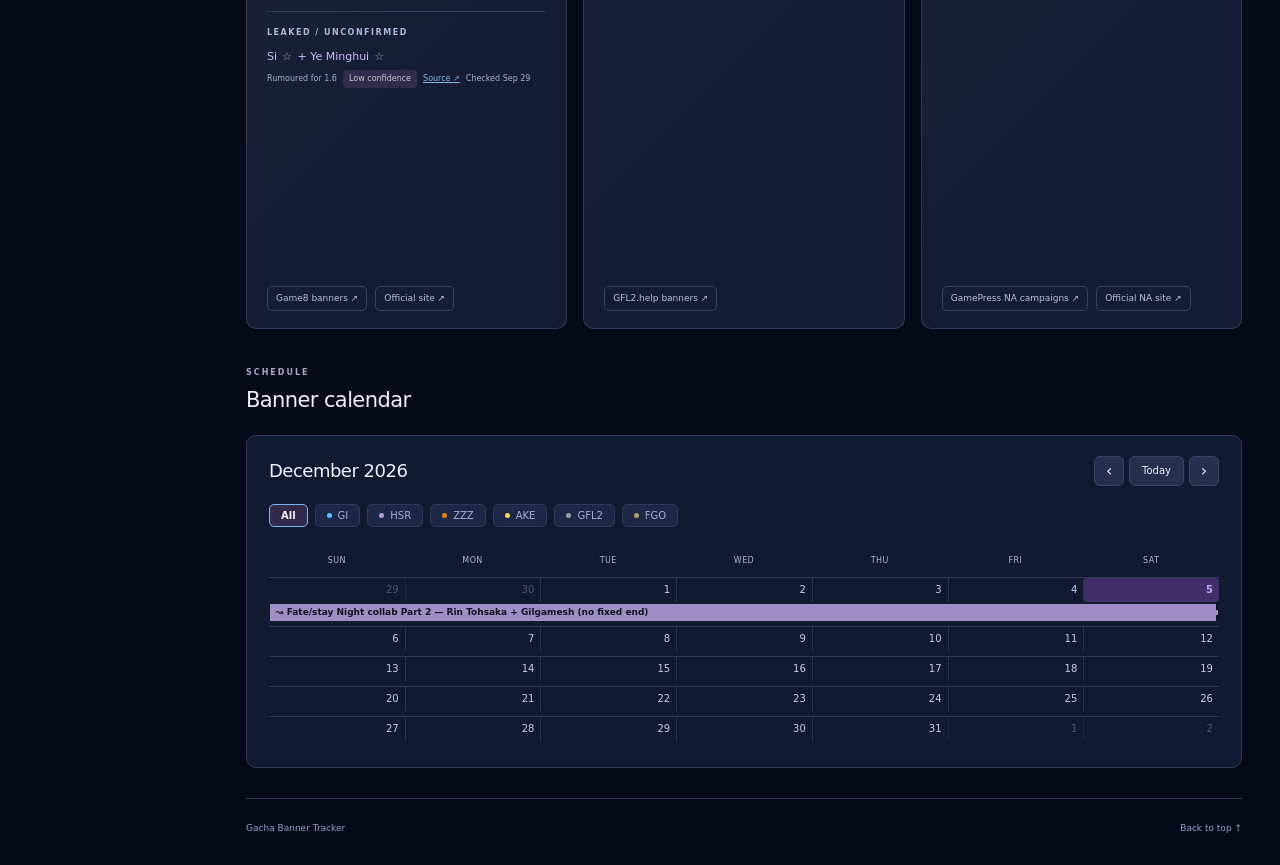
==== commit e805533e: "Add animated slime mascot to sidebar" ====
--- a/index.html
+++ b/index.html
@@ -293,7 +293,12 @@
   </nav>
   <div class="nav-caption games-caption">TRACKED GAMES</div>
   <nav class="universe-nav" id="universe-nav" aria-label="Jump to a game"></nav>
-  <div class="sidebar-footer"><span class="status-dot" aria-hidden="true"></span><span id="sidebar-updated"></span></div>
+  <div class="sidebar-bottom">
+    <div class="sidebar-slime" aria-hidden="true">
+      <img id="sidebar-slime-image" src="assets/sidebar-slime.webp" width="250" height="250" alt="" decoding="async">
+    </div>
+    <div class="sidebar-footer"><span class="status-dot" aria-hidden="true"></span><span id="sidebar-updated"></span></div>
+  </div>
 </aside>
 <main class="main-content" id="dashboard">
 <header class="topbar">
--- a/dashboard-ui.css
+++ b/dashboard-ui.css
@@ -25,7 +25,12 @@
 .universe-nav a { display:flex; align-items:center; gap:10px; padding:5px 8px; text-decoration:none; color:#b0bbda; font-size:11px; border-radius:6px; }
 .universe-nav a:hover { background:#26304d; color:var(--text); }
 .universe-nav img { height:23px; width:23px; border-radius:6px; }
-.sidebar-footer { border-top:1px solid #2c3653; padding-top:18px; margin-top:auto; color:#9aabcf; font-size:9px; display:flex; gap:8px; align-items:center; }
+.sidebar-bottom { margin-top:auto; padding-top:22px; flex:none; }
+.sidebar-footer { border-top:1px solid #2c3653; padding-top:18px; color:#9aabcf; font-size:9px; display:flex; gap:8px; align-items:center; }
+/* Offset the animation's transparent padding, leaving room for its shadow above the divider. */
+.sidebar-slime { width:112px; height:112px; margin:0 auto -6px; }
+.sidebar-slime img { display:block; width:100%; height:100%; object-fit:contain; }
+@media(max-width:800px) { .sidebar-bottom { display:none; } }
 .status-dot { display:inline-block; width:6px; height:6px; border-radius:50%; background:var(--highlight); flex:none; }
 .main-content { margin-left:208px; padding:0 38px; max-width:1760px; }
 .topbar { height:80px; margin:0; display:flex; align-items:center; justify-content:space-between; gap:16px; border-bottom:1px solid #283455; }
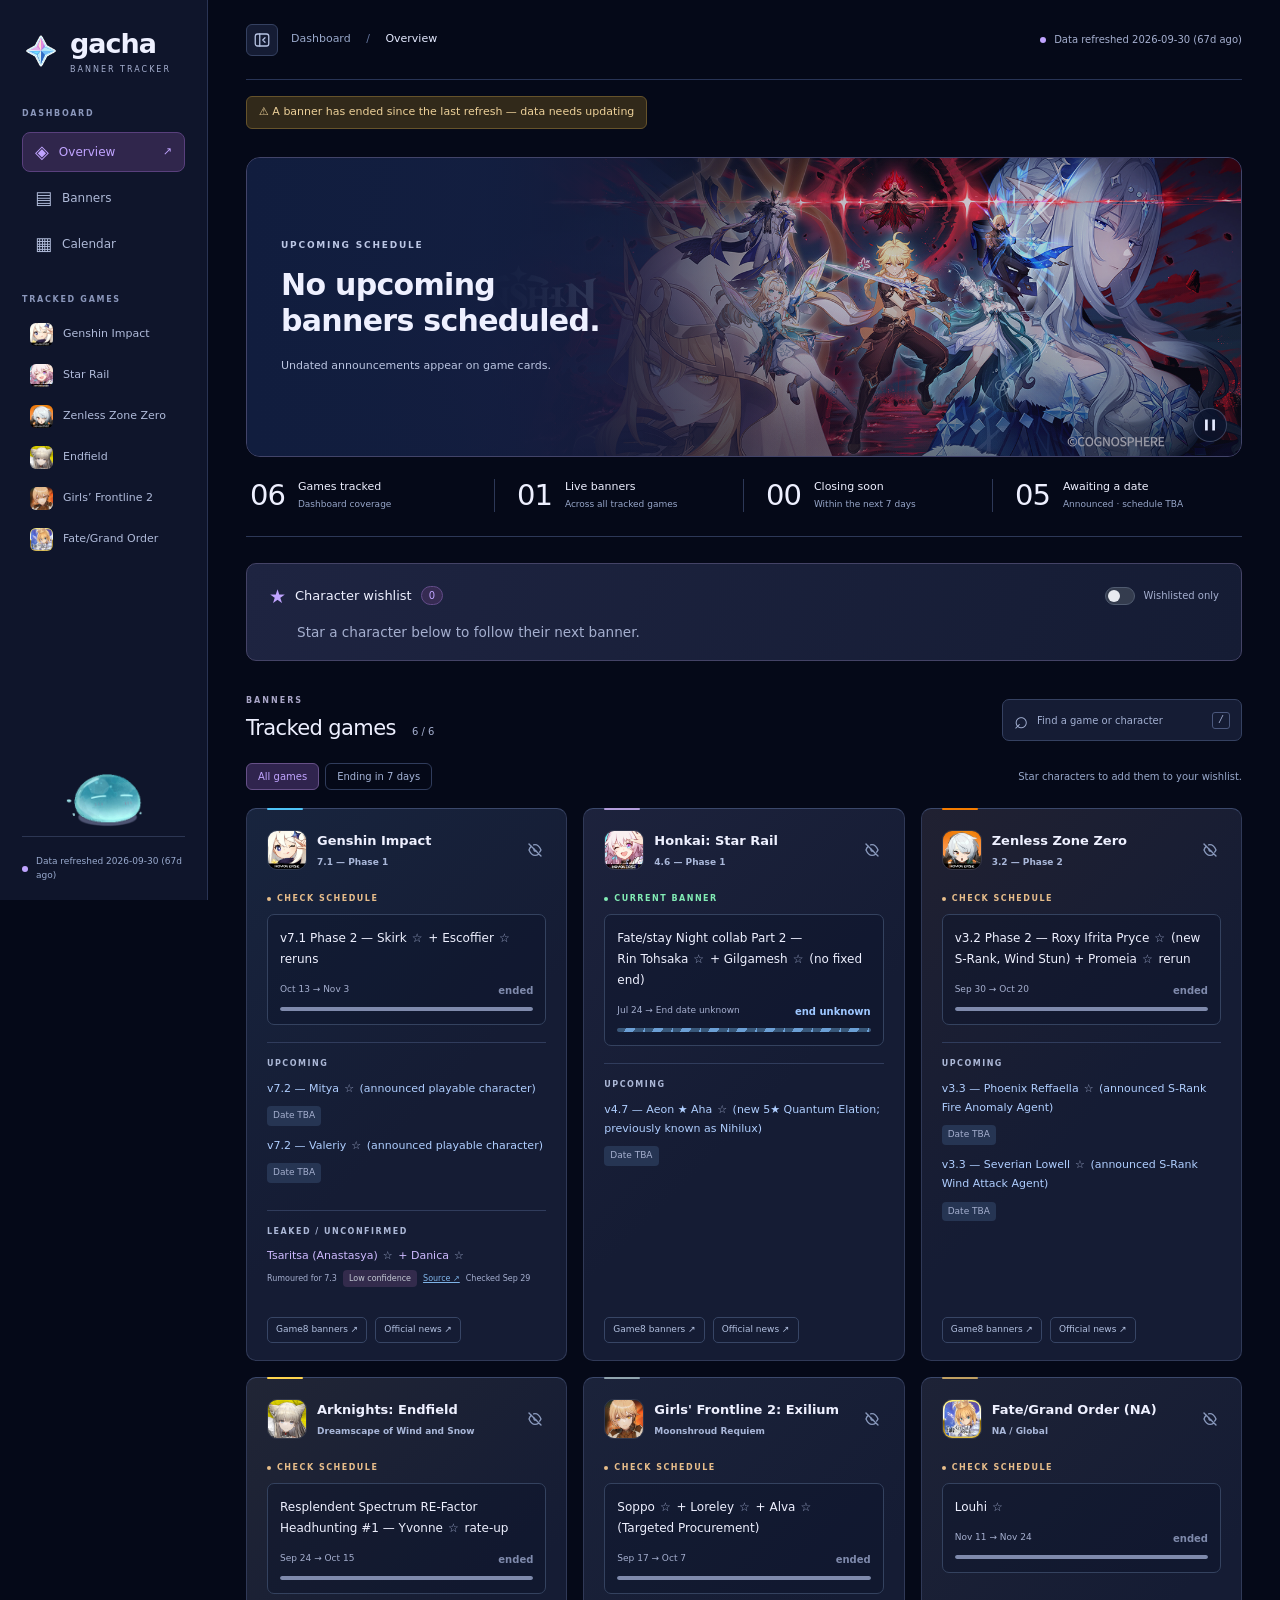
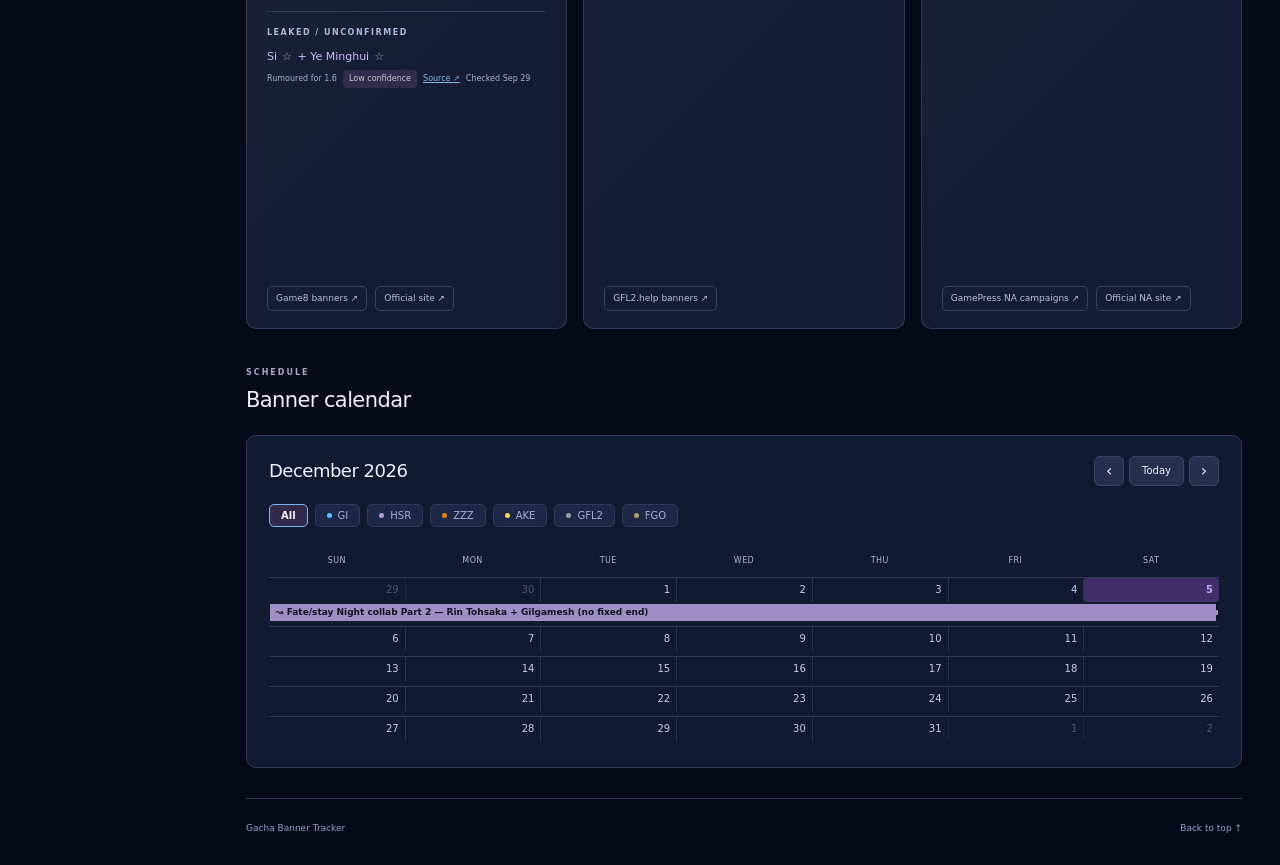
==== commit c7791c54: "Prevent cached styles from oversizing sidebar slime" ====
--- a/index.html
+++ b/index.html
@@ -279,7 +279,7 @@
   [hidden] { display: none !important; }
   @media (max-width: 440px) { body { padding: 12px; } .grid { grid-template-columns: minmax(0, 1fr); } .card h2 { flex-wrap: wrap; } .dashboard-toast { right: 12px; bottom: 12px; } }
 </style>
-<link rel="stylesheet" href="dashboard-ui.css">
+<link rel="stylesheet" href="dashboard-ui.css?v=20261001-slime">
 </head>
 <body>
 <a class="skip-link" href="#dashboard">Skip to dashboard</a>
@@ -295,7 +295,7 @@
   <nav class="universe-nav" id="universe-nav" aria-label="Jump to a game"></nav>
   <div class="sidebar-bottom">
     <div class="sidebar-slime" aria-hidden="true">
-      <img id="sidebar-slime-image" src="assets/sidebar-slime.webp" width="250" height="250" alt="" decoding="async">
+      <img id="sidebar-slime-image" src="assets/sidebar-slime.webp" width="112" height="112" alt="" decoding="async">
     </div>
     <div class="sidebar-footer"><span class="status-dot" aria-hidden="true"></span><span id="sidebar-updated"></span></div>
   </div>
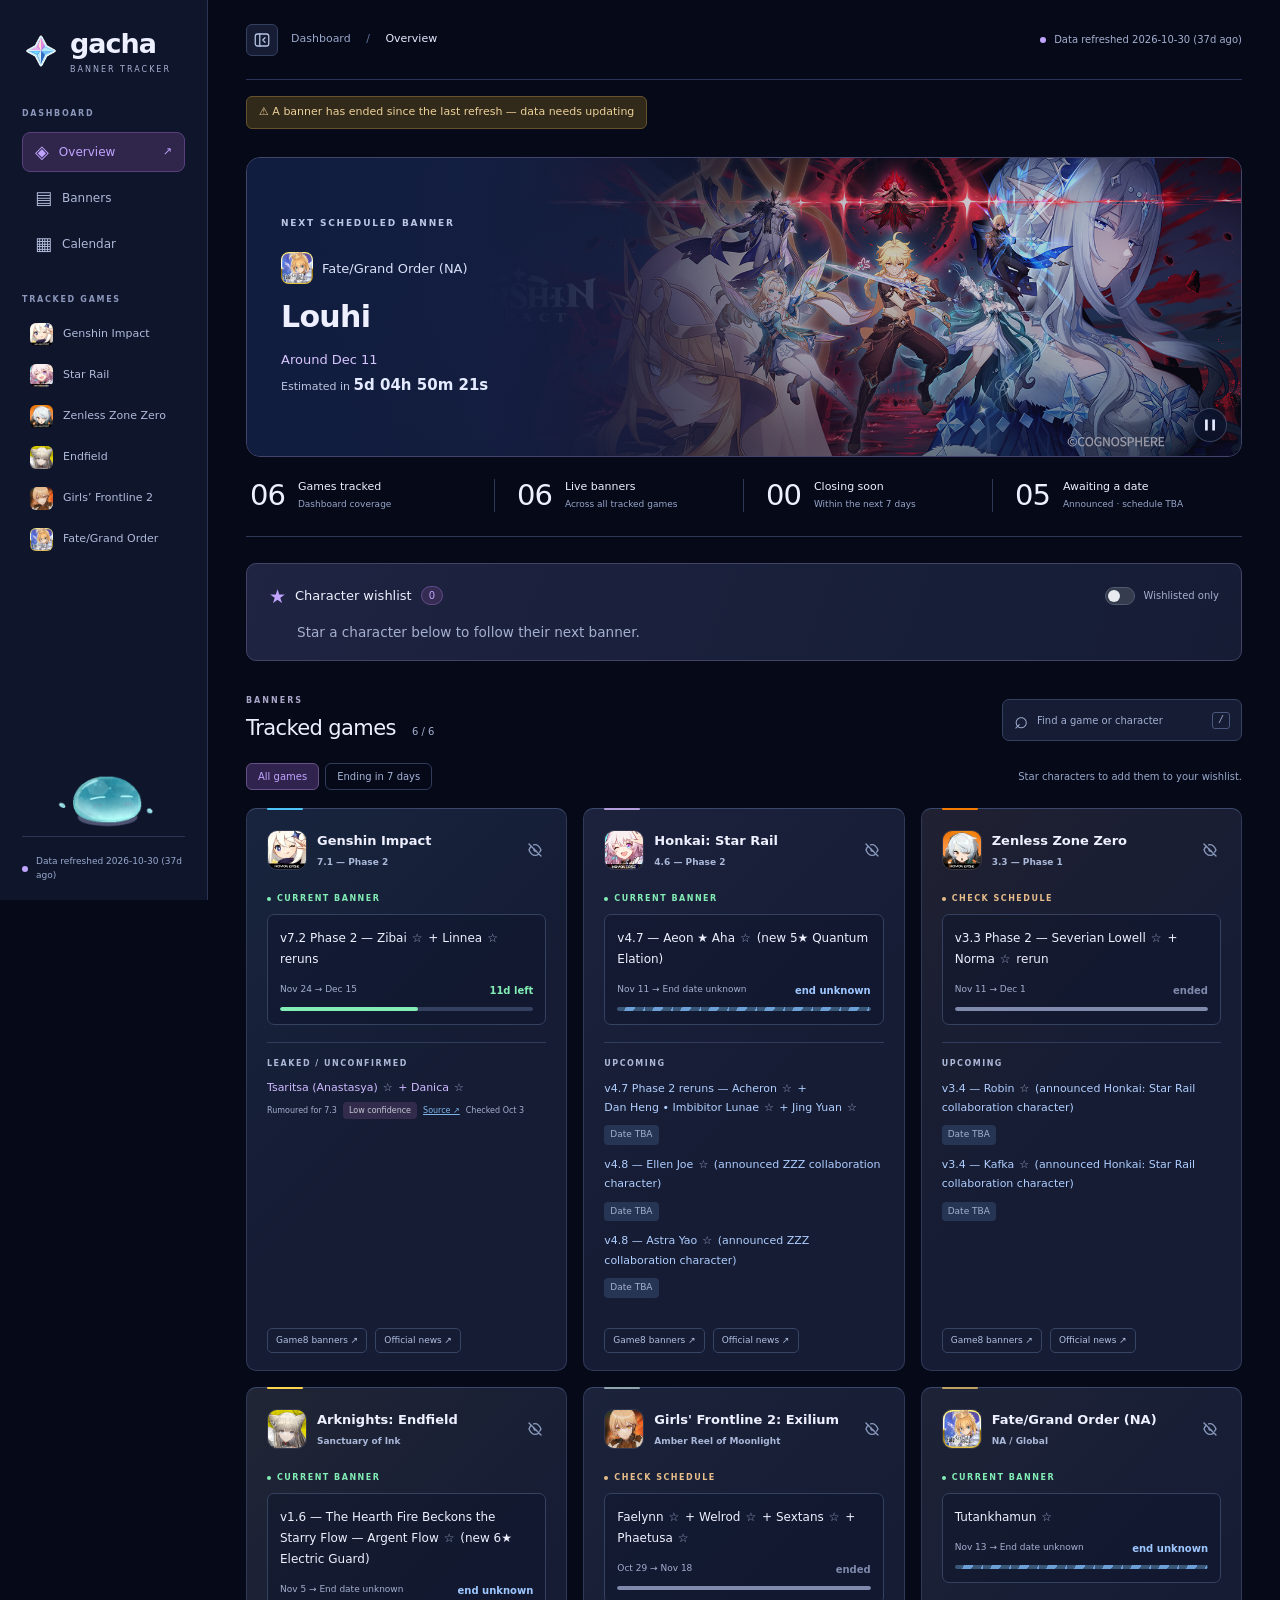
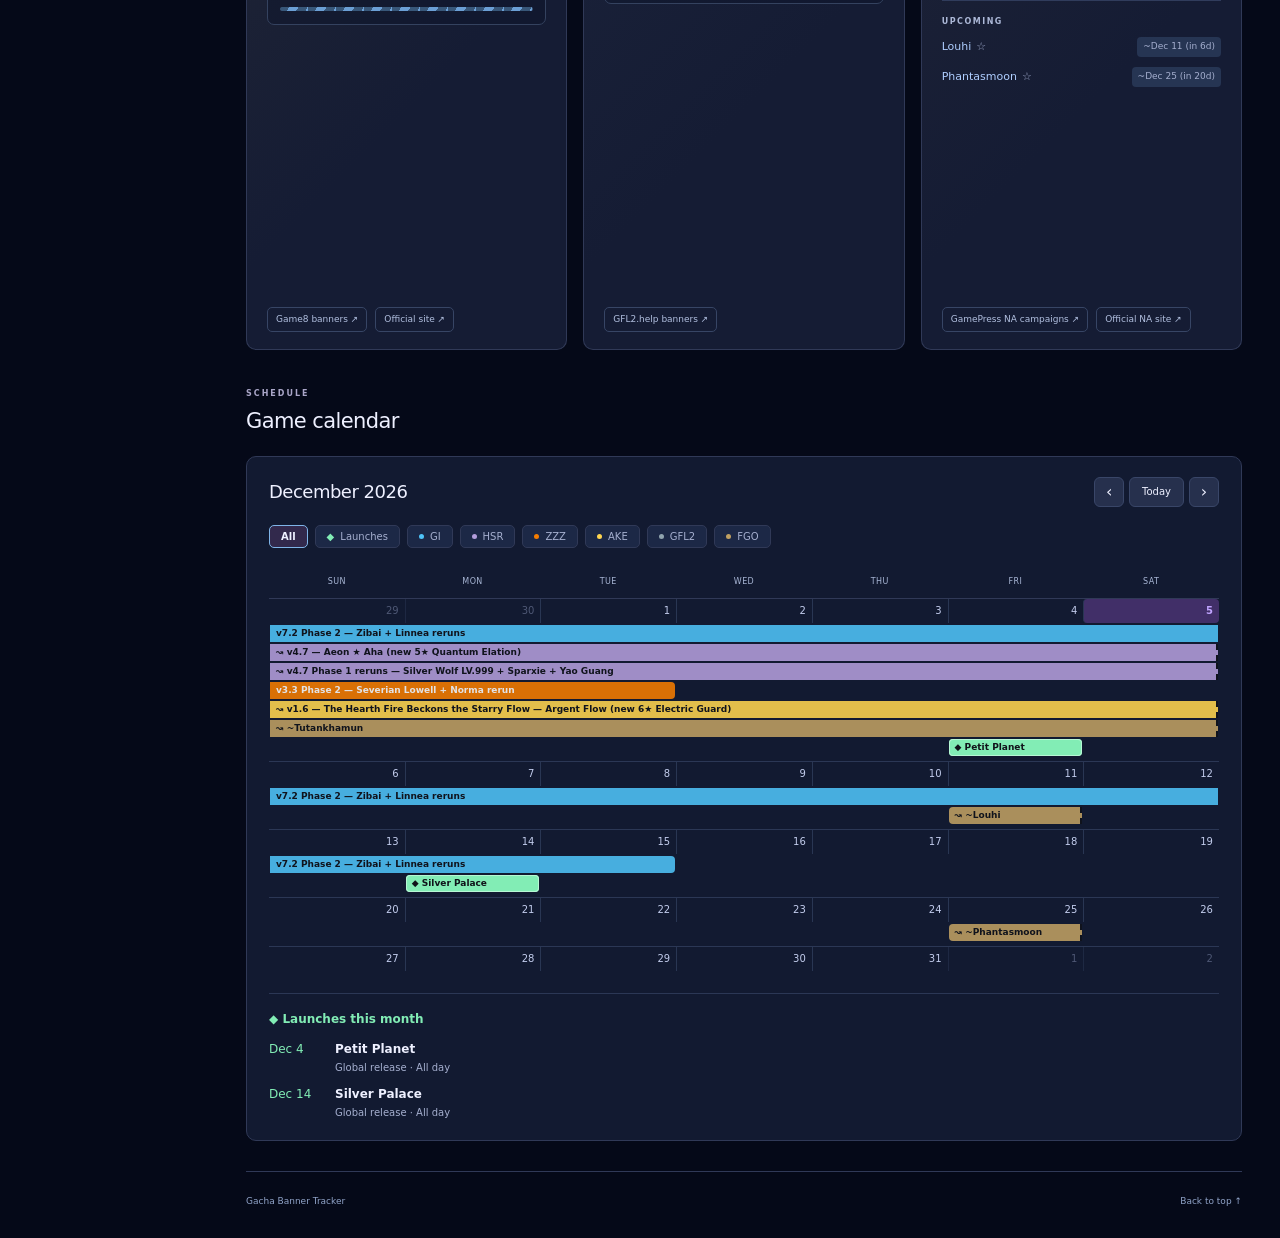
==== commit 4cc3824f: "Add game launch milestones to calendar" ====
--- a/index.html
+++ b/index.html
@@ -335,7 +335,7 @@
 <div class="grid" id="grid"></div>
 </section>
 <section class="calendar-section" id="calendar" aria-labelledby="calendar-heading">
-  <div class="section-heading"><div><div class="eyebrow">SCHEDULE</div><h2 id="calendar-heading">Banner calendar</h2></div></div>
+  <div class="section-heading"><div><div class="eyebrow">SCHEDULE</div><h2 id="calendar-heading">Game calendar</h2></div></div>
   <div class="cal-card">
     <div class="cal-header">
       <h3 id="cal-title"></h3>
@@ -352,6 +352,7 @@
       <div class="cal-dow">Sat</div>
     </div>
     <div id="cal-weeks"></div>
+    <div class="cal-launches" id="cal-launches" hidden></div>
   </div>
 </section>
 <footer class="page-footer"><span>Gacha Banner Tracker</span><a href="#dashboard">Back to top ↑</a></footer>
@@ -363,6 +364,7 @@
 
 <!-- Load data.js with a unique query so HTTP-served pages never show stale data (no-op on file://) -->
 <script>document.write('<script src="data.js?v=' + Date.now() + '"><\/script>')</script>
+<script>document.write('<script src="schedule-data.js?v=' + Date.now() + '"><\/script>')</script>
 <script src="wishlist.js"></script>
 <script src="game-visibility.js"></script>
 <script>
@@ -544,13 +546,27 @@
   // ---- Calendar overview ----
   // Flat list of spans. Null ends remain explicitly open-ended; they are never
   // coerced into fake one-day calendar entries.
+  // Open-ended collabs stay on cards but do not occupy calendar lanes. Recognize
+  // labelled titles as well as metadata so older/refreshed entries follow the rule.
+  const calendarEligible = (entry, end) => Boolean(end) ||
+    !(entry.collab === true || /\bcollab(?:oration)?\b/i.test(entry.title || ""));
   const calItems = [];
   for (const g of data.games) {
     const accent = g.accent || "#5a617a";
-    for (const b of (g.banners || []))
+    for (const b of (g.banners || []).filter(b => calendarEligible(b, b.end)))
       calItems.push({ characterIds: b.characterIds, name: g.name, accent, title: b.title, start: parse(b.start), end: b.end ? parse(b.end) : null, banner: true, unknownEnd: !b.end });
-    for (const u of (g.upcoming || []).filter(u => u.date))
+    for (const u of (g.upcoming || []).filter(u => u.date && calendarEligible(u, u.endDate)))
       calItems.push({ characterIds: u.characterIds, name: g.name, accent, title: u.title, start: parse(u.date), end: u.endDate ? parse(u.endDate) : null, approx: u.approx, unknownEnd: !u.endDate });
+  }
+  // Launches are date milestones, not banners with a fabricated duration.
+  const launchAccent = "#82edb5";
+  const launchFilter = "__launches__";
+  for (const event of (window.GACHA_SCHEDULE?.events || [])) {
+    if (event.type !== "launch" || !event.date) continue;
+    calItems.push({ id: event.id, type: "launch", name: event.game,
+      title: `${event.game} — ${event.region} release`, region: event.region,
+      date: event.date, source: event.source, accent: launchAccent,
+      start: parse(event.date), filter: launchFilter });
   }
 
   const fmtD = d => d.toLocaleDateString(undefined, { month: "short", day: "numeric" });
@@ -560,16 +576,22 @@
     return lum > 150 ? "#10131a" : "#fff";
   };
   const todayMid = new Date(now.getFullYear(), now.getMonth(), now.getDate());
-  const calEnd = it => it.end || (it.start <= todayMid ? todayMid : it.start);
+  const calEnd = it => it.type === "launch" ? it.start :
+    it.end || (it.start <= todayMid ? todayMid : it.start);
 
   let calY = now.getFullYear(), calM = now.getMonth();
-  const calSel = new Set(); // selected game names; empty = show all
+  const calSel = new Set(); // selected game names or Launches; empty = show all
   const calTitle = document.getElementById("cal-title");
   const weeksEl = document.getElementById("cal-weeks");
+  const launchesEl = document.getElementById("cal-launches");
+  // Character wishlist filtering applies only to banners, not launch milestones.
+  const calendarVisible = it => (!calSel.size || calSel.has(it.filter || it.name)) &&
+    (it.type === "launch" || !document.getElementById('wish-only').checked || wishlist.has(it));
 
   const filtersEl = document.getElementById("cal-filters");
   filtersEl.innerHTML =
     `<button class="cal-filter active" type="button">All</button>` +
+    `<button class="cal-filter" type="button" data-game="${launchFilter}" style="--chip:${launchAccent}"><span aria-hidden="true" style="color:var(--chip)">◆</span> Launches</button>` +
     data.games.map(g => {
       const accent = g.accent || "#5a617a";
       return `<button class="cal-filter" type="button" data-game="${g.name}" style="--chip:${accent}" title="${g.name}">` +
@@ -614,8 +636,7 @@
       }
       let row = 2; // row 1 holds the day numbers; each bar gets its own lane below
       calItems.forEach((it, idx) => {
-        if (calSel.size && !calSel.has(it.name)) return;
-        if (document.getElementById('wish-only').checked && !wishlist.has(it)) return;
+        if (!calendarVisible(it)) return;
         const drawEnd = calEnd(it);
         if (drawEnd < weekStart || it.start > weekEnd) return;
         const s = it.start > weekStart ? it.start : weekStart;
@@ -623,17 +644,29 @@
         const col = Math.round((s - weekStart) / DAY) + 1;
         const colEnd = Math.round((e - weekStart) / DAY) + 2;
         const cls = ["cal-bar"];
+        if (it.type === "launch") cls.push("cal-launch", "ends");
         if (wishlist.has(it)) cls.push('wish-match');
         if (it.start >= weekStart) cls.push("starts");
         if (it.unknownEnd) cls.push("unknown-end");
-        else if (it.end <= weekEnd) cls.push("ends");
-        html += `<div class="${cls.join(" ")}" data-i="${idx}" ` +
+        else if (it.end && it.end <= weekEnd) cls.push("ends");
+        const label = it.type === "launch" ? `◆ ${it.name}` :
+          `${wishlist.has(it) ? "★ " : ""}${it.unknownEnd ? "↝ " : ""}${it.approx ? "~" : ""}${it.title}`;
+        const detail = it.type === "launch" ? `${it.title} · ${it.date} · All day` : it.title;
+        html += `<div class="${cls.join(" ")}" data-i="${idx}" tabindex="0" aria-label="${esc(detail)}" ` +
           `style="grid-row:${row++};grid-column:${col}/${colEnd};background:${it.accent};color:${textOn(it.accent)}">` +
-          `${wishlist.has(it) ? "★ " : ""}${it.unknownEnd ? "↝ " : ""}${it.approx ? "~" : ""}${it.title}</div>`;
+          `${esc(label)}</div>`;
       });
       html += `</div>`;
     }
     weeksEl.innerHTML = html;
+    const launches = calItems.filter(it => it.type === "launch" && calendarVisible(it) &&
+      it.start >= first && it.start <= last).sort((a, b) => a.start - b.start);
+    launchesEl.hidden = launches.length === 0;
+    launchesEl.innerHTML = launches.length
+      ? `<h4>◆ Launches this month</h4><ul>${launches.map(it =>
+        `<li><time datetime="${esc(it.date)}">${esc(fmtD(it.start))}</time><span><strong>${esc(it.name)}</strong><small>${esc(it.region)} release · All day</small></span></li>`
+      ).join("")}</ul>` : "";
+    document.getElementById("cal-tooltip").style.display = "none";
   }
   renderCal();
   // Lock the weeks area to the current month's height so flipping to a
@@ -651,28 +684,33 @@
     calY = today.getFullYear(); calM = today.getMonth(); renderCal();
   });
 
-  // Hover tooltip with the bar's full details
+  // Full details are available on hover and keyboard focus.
   const tooltip = document.getElementById("cal-tooltip");
-  weeksEl.addEventListener("mouseover", e => {
+  const showCalendarTooltip = e => {
     const bar = e.target.closest(".cal-bar");
     if (!bar) { tooltip.style.display = "none"; return; }
     const it = calItems[+bar.dataset.i];
-    const dates = it.unknownEnd
+    const dates = it.type === "launch"
+      ? `${it.start.toLocaleDateString(undefined, { year: "numeric", month: "short", day: "numeric" })} · All-day launch`
+      : it.unknownEnd
       ? `${it.approx ? "~" : ""}${fmtD(it.start)} → End date unknown`
       : `${it.approx ? "~" : ""}${fmtD(it.start)} → ${fmtD(it.end)} · ${Math.round((it.end - it.start) / DAY) + 1} days`;
     tooltip.innerHTML =
       `<div class="tt-date">${dates}</div>` +
       `<div class="tt-row"><span class="cal-dot" style="background:${it.accent}"></span>` +
-      `<span><strong>${it.name}</strong> · ${it.title}</span></div>`;
+      `<span><strong>${esc(it.name)}</strong> · ${esc(it.type === "launch" ? `${it.region} release` : it.title)}</span></div>`;
     tooltip.style.display = "block";
     const r = bar.getBoundingClientRect();
-    let x = e.clientX - tooltip.offsetWidth / 2;
+    let x = (e.clientX ?? (r.left + r.width / 2)) - tooltip.offsetWidth / 2;
     x = Math.max(8, Math.min(x, window.innerWidth - tooltip.offsetWidth - 8));
     let y = r.top - tooltip.offsetHeight - 8;
     if (y < 8) y = r.bottom + 8;
     tooltip.style.left = x + "px";
     tooltip.style.top = y + "px";
-  });
+  };
+  weeksEl.addEventListener("mouseover", showCalendarTooltip);
+  weeksEl.addEventListener("focusin", showCalendarTooltip);
+  weeksEl.addEventListener("focusout", () => { tooltip.style.display = "none"; });
   weeksEl.addEventListener("mouseleave", () => { tooltip.style.display = "none"; });
 
   function refreshWishlist() {
--- a/dashboard-ui.css
+++ b/dashboard-ui.css
@@ -67,6 +67,7 @@
 .next-title { font-size:30px; font-weight:600; letter-spacing:-.7px; line-height:1.2; margin:15px 0; overflow-wrap:anywhere; }
 .next-date { color:#d6c4ff; font-size:13px; }
 .next-countdown { color:#bbc5e1; font-size:11px; margin-top:4px; }
+.countdown-value { color:#e4eaff; font-size:15px; font-weight:600; font-variant-numeric:tabular-nums; white-space:nowrap; }
 .pulse-strip { display:grid; grid-template-columns:repeat(4,1fr); padding:22px 0 24px; border-bottom:1px solid #2d3857; margin-bottom:26px; }
 .pulse-metric { display:grid; grid-template-columns:auto 1fr; align-items:center; gap:0 13px; padding:0 22px; border-right:1px solid #2d3857; }
 .pulse-metric:first-child { padding-left:4px; }
@@ -163,6 +164,14 @@
 .cal-bar { font-size:9px; opacity:.88; }
 .cal-bar:hover { opacity:1; }
 #cal-tooltip { background:#273453; border-color:#586b94; }
+.cal-launch { box-shadow:inset 0 0 0 1px #b7f8d5; opacity:1; }
+.cal-launches { border-top:1px solid #2b3755; margin-top:16px; padding-top:16px; }
+.cal-launches h4 { margin:0 0 12px; color:var(--green); font-size:12px; font-weight:600; }
+.cal-launches ul { list-style:none; margin:0; padding:0; display:grid; gap:10px; }
+.cal-launches li { display:flex; align-items:baseline; gap:16px; font-size:12px; }
+.cal-launches time { color:var(--green); min-width:50px; font-variant-numeric:tabular-nums; }
+.cal-launches strong { font-weight:600; }
+.cal-launches small { display:block; color:var(--muted); font-size:10px; margin-top:2px; }
 .page-footer { display:flex; justify-content:space-between; align-items:center; gap:20px; border-top:1px solid #303957; margin-top:30px; padding:23px 0 30px; font-size:9px; color:#91a4c9; }
 .page-footer a { text-decoration:none; }
 .dashboard-toolbar { margin:-5px 0 16px; }
